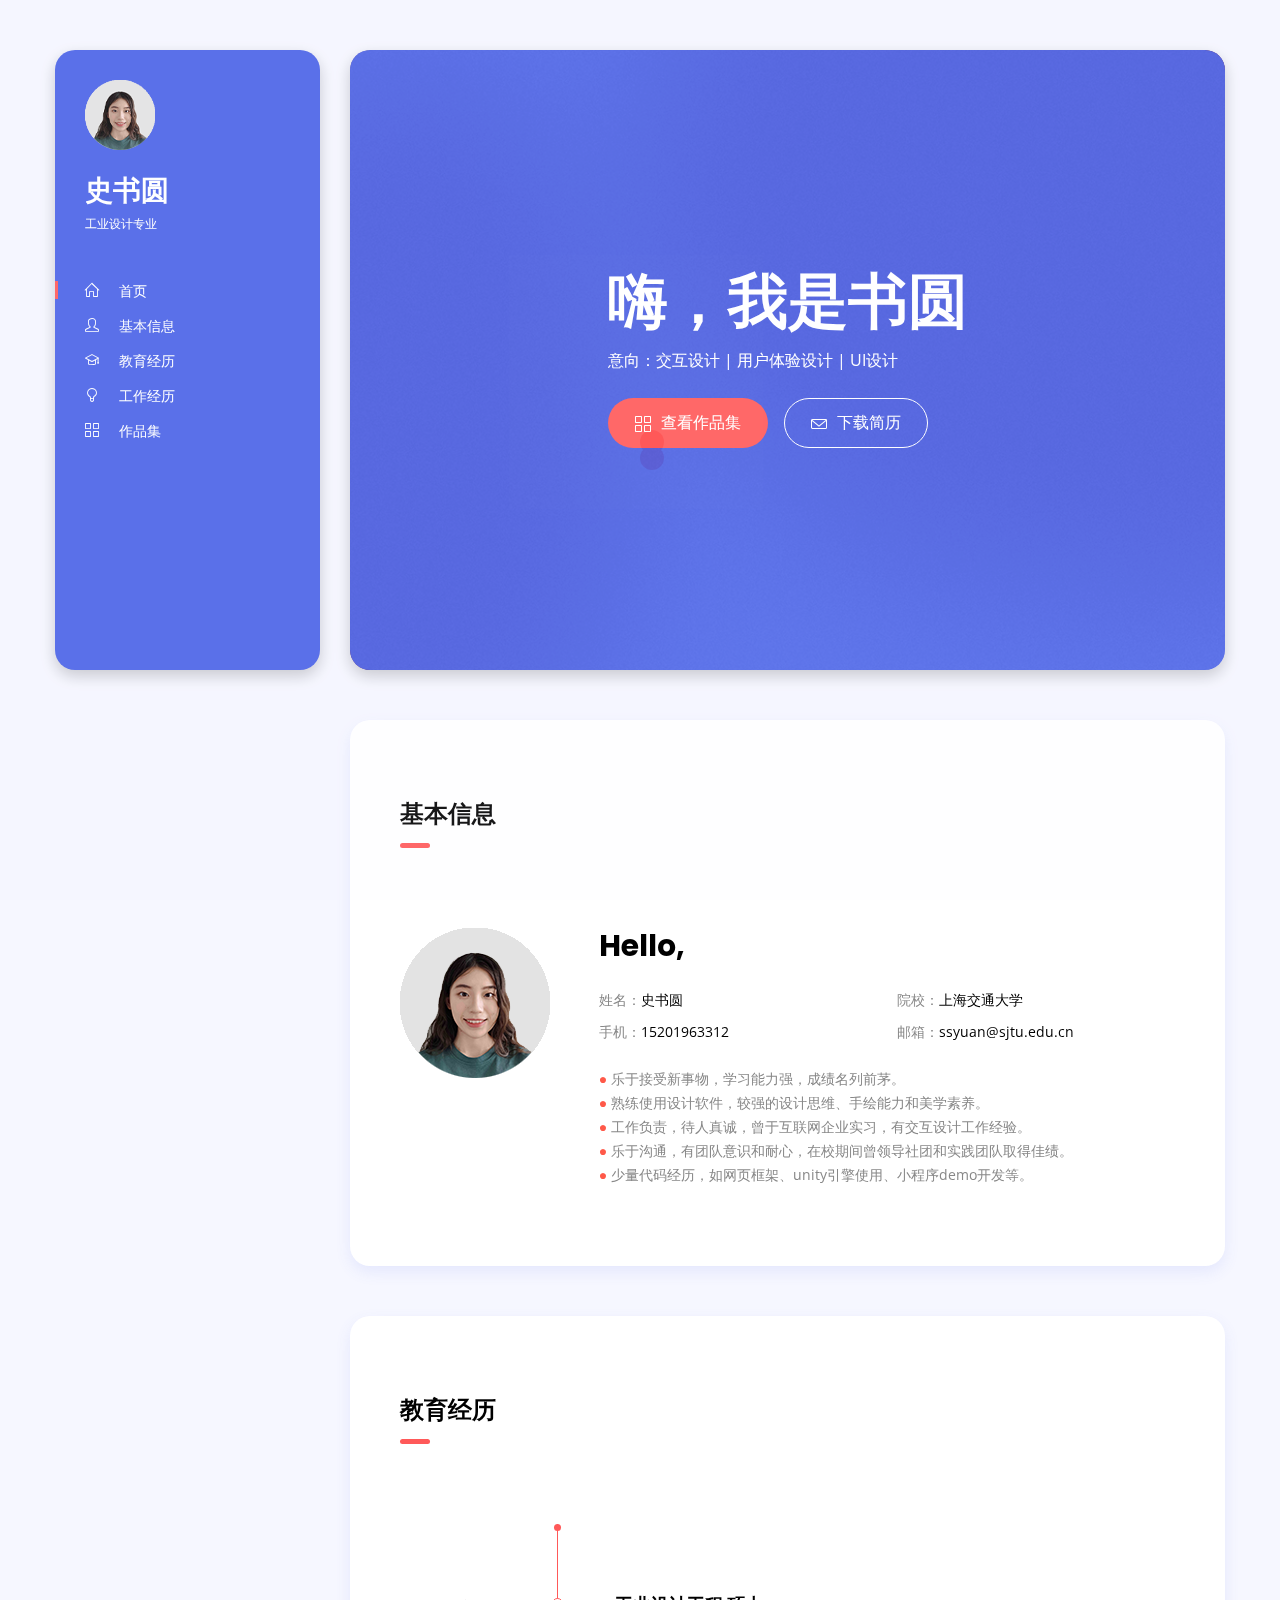
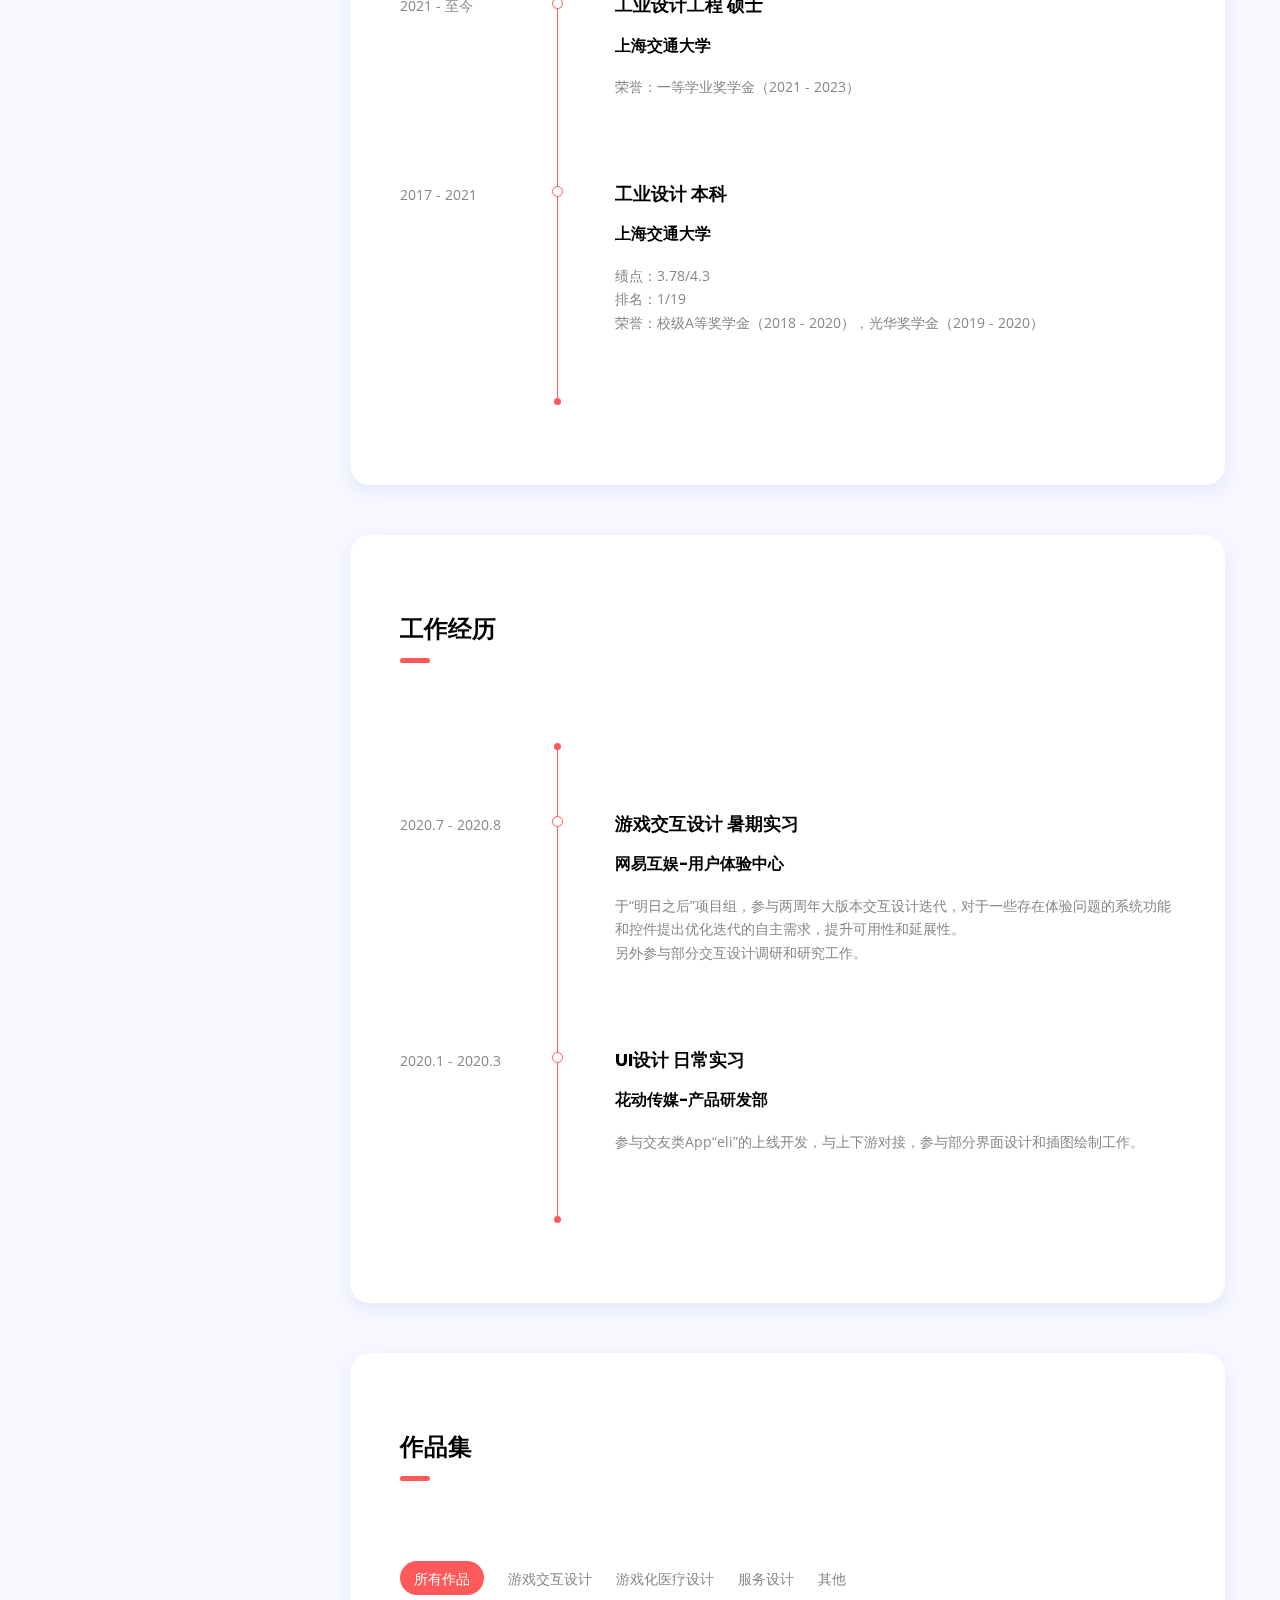
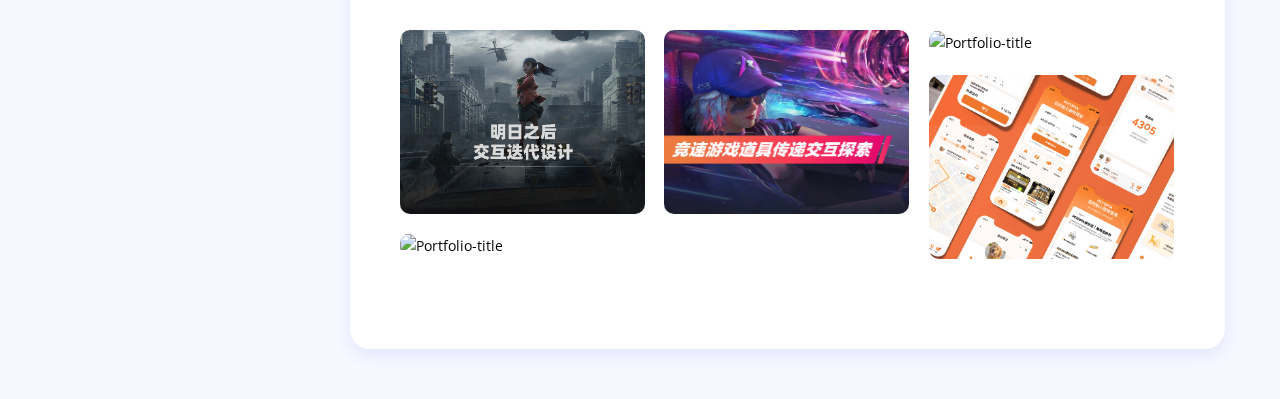
==== index.html @ 23da8afb "Add files via upload" ====
<!DOCTYPE html><html lang="en-US"><head><meta http-equiv="Content-Type" content="text/html; charset=UTF-8"><title>Shi Shuyuan - Personal Portfolio</title><meta name="description" content="Shi Shuyuan - Personal Portfolio"><meta name="viewport" content="width=device-width, initial-scale=1, maximum-scale=1"><link rel="shortcut icon" type="image/x-icon" ><!-- STYLESHEETS --><link rel="stylesheet" href="css/bootstrap.min.css" type="text/css" media="all"><link rel="stylesheet" href="css/all.min.css" type="text/css" media="all"><link rel="stylesheet" href="css/simple-line-icons.css" type="text/css" media="all"><link rel="stylesheet" href="css/slick.css" type="text/css" media="all"><link rel="stylesheet" href="css/jquery.mCustomScrollbar.min.css" type="text/css" media="all"><link rel="stylesheet" href="css/style.css" type="text/css" media="all"><!--[if lt IE 9]><script src="https://oss.maxcdn.com/html5shiv/3.7.2/html5shiv.min.js"></script><script src="https://oss.maxcdn.com/respond/1.4.2/respond.min.js"></script><![endif]--></head>
    <body><!-- preloader --><div id="preloader"><div class="outer"><div class="spinner"><div class="dot1"></div><div class="dot2"></div></div></div></div>
        
        <!-- site wrapper --><div class="site-wrapper"><!-- mobile header --><div class="mobile-header py-2 px-3 mt-4"><button class="menu-icon mr-2"><span></span><span></span><span></span></button><a href="index.html" class="site-title ml-2 dot">Shi Shuyuan</a></div><!-- header --><header class="left float-left shadow-dark" id="header"><button type="button" class="close" aria-label="Close"><span aria-hidden="true">&times;</span></button><div class="header-inner d-flex align-items-start flex-column"><a href="index.html"><img src="images/logo.png" alt="Bako Doe" /></a><a href="index.html" class="site-title mt-3">史书圆</a><span class="site-slogan">工业设计专业</span><!-- navigation menu --><nav><ul class="vertical-menu scrollspy"><li><a href="#home" class="active"><i class="icon-home"></i>首页</a></li><li><a href="#about"><i class="icon-user"></i>基本信息</a></li><li><a href="#education"><i class="icon-graduation"></i>教育经历</a></li><li><a href="#work"><i class="icon-bulb"></i>工作经历</a></li><li><a href="#works"><i class="icon-grid"></i>作品集</a></li></ul></nav><!-- footer --><div class="footer mt-auto"><span class="copyright"></span></div></div></header><!-- main content area --><main class="content float-right"><!-- section hero --><section class="hero background parallax shadow-dark d-flex align-items-center" id="home" data-image-src="images/hero.png"><div class="cta mx-auto mt-2"><h1 class="mt-0 mb-4">嗨，我是书圆</h1><p class="mb-4">意向：交互设计 | 用户体验设计 | UI设计</p><a href="#works" class="btn btn-default btn-lg mr-3"><i class="icon-grid"></i>查看作品集</a><div class="spacer d-md-none d-lg-none d-sm-none" data-height="10"></div><a href="#" class="btn btn-border-light btn-lg"><i class="icon-envelope"></i>下载简历</a></div><div class="overlay"></div></section><!-- section about --><section id="about" class="shadow-blue white-bg padding"><h3 class="section-title">基本信息</h3><div class="spacer" data-height="80"></div><div class="row"><div class="col-md-3"><img src="images/about.png" alt="about" /></div><div class="col-md-9"><h2 class="mt-4 mt-md-0 mb-4">Hello,</h2><div class="row my-4"><div class="col-md-6"><p class="mb-2">姓名：<span class="text-dark">史书圆</span></p><p class="mb-0">手机：<span class="text-dark">15201963312</span></p></div><div class="col-md-6 mt-2 mt-md-0 mt-sm-2"><p class="mb-2">院校：<span class="text-dark">上海交通大学</span></p><p class="mb-0">邮箱：<span class="text-dark">ssyuan@sjtu.edu.cn</span></p></div></div><div class="mt-4"><p class="mb-0"><span style="color:#FF5949">● </span>乐于接受新事物，学习能力强，成绩名列前茅。</p><p class="mb-0"><span style="color:#FF5949">● </span>熟练使用设计软件，较强的设计思维、手绘能力和美学素养。</p><p class="mb-0"><span style="color:#FF5949">● </span>工作负责，待人真诚，曾于互联网企业实习，有交互设计工作经验。</p><p class="mb-0"><span style="color:#FF5949">● </span>乐于沟通，有团队意识和耐心，在校期间曾领导社团和实践团队取得佳绩。</p><p class="mb-0"><span style="color:#FF5949">● </span>少量代码经历，如网页框架、unity引擎使用、小程序demo开发等。</p></div></div></div></section>
        
    <!-- section education --><section id="education" class="shadow-blue white-bg padding"><h3 class="section-title">教育经历</h3><div class="spacer" data-height="80"></div><!-- timeline --><div class="timeline"><div class="entry"><div class="title"><span>2021 - 至今</span></div><div class="body"><h4 class="mt-0">工业设计工程 硕士</h4><h6 class="mt-0">上海交通大学</h6><p>荣誉：一等学业奖学金（2021 - 2023）</p></div></div><div class="entry"><div class="title"><span>2017 - 2021</span></div><div class="body"><h4 class="mt-0">工业设计 本科</h4><h6 class="mt-0">上海交通大学</h6><p>绩点：3.78/4.3</p><p>排名：1/19</p><p>荣誉：校级A等奖学金（2018 - 2020），光华奖学金（2019 - 2020）</p></div></div><span class="timeline-line"></span></div></section>
        
    <!-- section work --><section id="work" class="shadow-blue white-bg padding"><h3 class="section-title">工作经历</h3><div class="spacer" data-height="80"></div><!-- timeline --><div class="timeline"><div class="entry"><div class="title"><span>2020.7 - 2020.8</span></div><div class="body"><h4 class="mt-0">游戏交互设计 暑期实习 </h4><h6 class="mt-0">网易互娱-用户体验中心</h6><p>于“明日之后”项目组，参与两周年大版本交互设计迭代，对于一些存在体验问题的系统功能和控件提出优化迭代的自主需求，提升可用性和延展性。</p><p>另外参与部分交互设计调研和研究工作。</p></div></div><div class="entry"><div class="title"><span>2020.1 - 2020.3</span></div><div class="body"><h4 class="mt-0">UI设计 日常实习</h4><h6 class="mt-0">花动传媒-产品研发部</h6><p>参与交友类App“eli”的上线开发，与上下游对接，参与部分界面设计和插图绘制工作。</p></div></div><span class="timeline-line"></span></div></section>
        
    <!-- section works --><section id="works" class="shadow-blue white-bg padding"><h3 class="section-title">作品集</h3><div class="spacer" data-height="80"></div>
        <!-- portfolio filter (desktop) --><ul class="portfolio-filter list-inline"><li class="current list-inline-item" data-filter="*">所有作品</li><li class="list-inline-item" data-filter=".game">游戏交互设计</li><li class="list-inline-item" data-filter=".creative">游戏化医疗设计</li><li class="list-inline-item" data-filter=".design">服务设计</li><li class="list-inline-item" data-filter=".video">其他</li></ul>
        <!-- portfolio filter (mobile) --><div class="pf-filter-wrapper mb-4"><select class="portfolio-filter-mobile" ><option value="*" >所有作品</option><option value=".game">游戏交互设计</option><option value=".video">游戏化医疗设计</option><option value=".design">服务设计</option><option value=".branding">其他</option></select></div><!-- portolio wrapper --><div class="row portfolio-wrapper">
        
        <!-- portfolio item --><div class="col-md-4 col-sm-6 grid-item game"><a href="work-mingri.html"><div class="portfolio-item"><div class="details"><h4 class="title">明日之后 | 交互迭代设计</h4><span class="term">游戏交互设计|参与项目方案</span></div><span class="plus-icon">+</span><div class="thumb"><img src="images/portfolio/mingri.png" alt="Portfolio-title" /><div class="mask"></div></div></div></a></div>
        <!-- portfolio item --><div class="col-md-4 col-sm-6 grid-item game"><a href="work-jingsu.html"><div class="portfolio-item"><div class="details"><h4 class="title">竞速游戏 | 局内社交体验交互设计</h4><span class="term">游戏交互设计|个人设计方案</span></div><span class="plus-icon">+</span><div class="thumb"><img src="images/portfolio/jingsu.png" alt="Portfolio-title" /><div class="mask"></div></div></div></a></div>
        <!-- portfolio item --><div class="col-md-4 col-sm-6 grid-item creative"><a href="work-yuyue.html"><div class="portfolio-item"><div class="details"><h4 class="title">渔乐 | 疼痛管理游戏设计</h4><span class="term">游戏化医疗|负责交互，美术设计，参与demo开发</span></div><span class="plus-icon">+</span><div class="thumb"><img src="images/portfolio/yuyue.png" alt="Portfolio-title" /><div class="mask"></div></div></div></a></div>
        
        <!-- portfolio item --><div class="col-md-4 col-sm-6 grid-item design"><a href="work-chongwu.html"><div class="portfolio-item"><div class="details"><h4 class="title">Petopia | 疫情背景下的宠物转运服务设计</h4><span class="term">服务设计|需求调研、服务设计、UI设计</span></div><span class="plus-icon">+</span><div class="thumb"><img src="images/portfolio/petopia.png" alt="Portfolio-title" /><div class="mask"></div></div></div></a></div>
        
        <!-- portfolio item --><div class="col-md-4 col-sm-6 grid-item creative"><a href="work-shiyi.html"><div class="portfolio-item"><div class="details"><h4 class="title">拾忆 | 有温度的认知症初筛应用</h4><span class="term">游戏化医疗|个人设计方案</span></div><span class="plus-icon">+</span><div class="thumb"><img src="images/portfolio/shiyi.jpg" alt="Portfolio-title" /><div class="mask"></div></div></div></a></div>
        
        <!-- 隐藏作品
        <div class="col-md-4 col-sm-6 grid-item design"><a href="work-chongwu.html"><div class="portfolio-item"><div class="details"><h4 class="title">植情人士 | 情绪记录app</h4><span class="term">其他|UI设计，demo开发</span></div><span class="plus-icon">+</span><div class="thumb"><img src="images/portfolio/petopia.png" alt="Portfolio-title" /><div class="mask"></div></div></div></a></div></div> -->
        
        
        <!-- 隐藏加载更多按钮
        more button <div class="load-more text-center mt-4"><a href="javascript:" class="btn btn-default"><i class="fas fa-circle-notch"></i>加载更多</a><ul class="portfolio-pagination list-inline d-none"><li class="list-inline-item">1</li><li class="list-inline-item"><a href="works-2.html">2</a></li></ul></div></section></main></div>  -->
    
    <!-- Go to top button --><a href="javascript:" id="return-to-top"><i class="fa fa-chevron-up"></i></a><!-- SCRIPTS --><script src="js/jquery-1.12.3.min.js"></script><script src="js/jquery.easing.min.js"></script><script src="js/popper.min.js"></script><script src="js/bootstrap.min.js"></script><script src="js/jquery.waypoints.min.js"></script><script src="js/jquery.counterup.min.js"></script><script src="js/jquery.mCustomScrollbar.concat.min.js"></script><script src="js/isotope.pkgd.min.js"></script><script src="js/infinite-scroll.min.js"></script><script src="js/imagesloaded.pkgd.min.js"></script><script src="js/slick.min.js"></script><script src="js/contact.js"></script><script src="js/validator.js"></script><script src="js/custom.js"></script></body></html>
---- css/simple-line-icons.css ----
@font-face {  font-family: 'simple-line-icons';  src: url('../fonts/Simple-Line-Icons.eot?v=2.4.0');  src: url('../fonts/Simple-Line-Icons.eot?v=2.4.0#iefix') format('embedded-opentype'), url('../fonts/Simple-Line-Icons.woff2?v=2.4.0') format('woff2'), url('../fonts/Simple-Line-Icons.ttf?v=2.4.0') format('truetype'), url('../fonts/Simple-Line-Icons.woff?v=2.4.0') format('woff'), url('../fonts/Simple-Line-Icons.svg?v=2.4.0#simple-line-icons') format('svg');  font-weight: normal;  font-style: normal;}/* Use the following CSS code if you want to have a class per icon. Instead of a list of all class selectors, you can use the generic [class*="icon-"] selector, but it's slower:*/.icon-user,.icon-people,.icon-user-female,.icon-user-follow,.icon-user-following,.icon-user-unfollow,.icon-login,.icon-logout,.icon-emotsmile,.icon-phone,.icon-call-end,.icon-call-in,.icon-call-out,.icon-map,.icon-location-pin,.icon-direction,.icon-directions,.icon-compass,.icon-layers,.icon-menu,.icon-list,.icon-options-vertical,.icon-options,.icon-arrow-down,.icon-arrow-left,.icon-arrow-right,.icon-arrow-up,.icon-arrow-up-circle,.icon-arrow-left-circle,.icon-arrow-right-circle,.icon-arrow-down-circle,.icon-check,.icon-clock,.icon-plus,.icon-minus,.icon-close,.icon-event,.icon-exclamation,.icon-organization,.icon-trophy,.icon-screen-smartphone,.icon-screen-desktop,.icon-plane,.icon-notebook,.icon-mustache,.icon-mouse,.icon-magnet,.icon-energy,.icon-disc,.icon-cursor,.icon-cursor-move,.icon-crop,.icon-chemistry,.icon-speedometer,.icon-shield,.icon-screen-tablet,.icon-magic-wand,.icon-hourglass,.icon-graduation,.icon-ghost,.icon-game-controller,.icon-fire,.icon-eyeglass,.icon-envelope-open,.icon-envelope-letter,.icon-bell,.icon-badge,.icon-anchor,.icon-wallet,.icon-vector,.icon-speech,.icon-puzzle,.icon-printer,.icon-present,.icon-playlist,.icon-pin,.icon-picture,.icon-handbag,.icon-globe-alt,.icon-globe,.icon-folder-alt,.icon-folder,.icon-film,.icon-feed,.icon-drop,.icon-drawer,.icon-docs,.icon-doc,.icon-diamond,.icon-cup,.icon-calculator,.icon-bubbles,.icon-briefcase,.icon-book-open,.icon-basket-loaded,.icon-basket,.icon-bag,.icon-action-undo,.icon-action-redo,.icon-wrench,.icon-umbrella,.icon-trash,.icon-tag,.icon-support,.icon-frame,.icon-size-fullscreen,.icon-size-actual,.icon-shuffle,.icon-share-alt,.icon-share,.icon-rocket,.icon-question,.icon-pie-chart,.icon-pencil,.icon-note,.icon-loop,.icon-home,.icon-grid,.icon-graph,.icon-microphone,.icon-music-tone-alt,.icon-music-tone,.icon-earphones-alt,.icon-earphones,.icon-equalizer,.icon-like,.icon-dislike,.icon-control-start,.icon-control-rewind,.icon-control-play,.icon-control-pause,.icon-control-forward,.icon-control-end,.icon-volume-1,.icon-volume-2,.icon-volume-off,.icon-calendar,.icon-bulb,.icon-chart,.icon-ban,.icon-bubble,.icon-camrecorder,.icon-camera,.icon-cloud-download,.icon-cloud-upload,.icon-envelope,.icon-eye,.icon-flag,.icon-heart,.icon-info,.icon-key,.icon-link,.icon-lock,.icon-lock-open,.icon-magnifier,.icon-magnifier-add,.icon-magnifier-remove,.icon-paper-clip,.icon-paper-plane,.icon-power,.icon-refresh,.icon-reload,.icon-settings,.icon-star,.icon-symbol-female,.icon-symbol-male,.icon-target,.icon-credit-card,.icon-paypal,.icon-social-tumblr,.icon-social-twitter,.icon-social-facebook,.icon-social-instagram,.icon-social-linkedin,.icon-social-pinterest,.icon-social-github,.icon-social-google,.icon-social-reddit,.icon-social-skype,.icon-social-dribbble,.icon-social-behance,.icon-social-foursqare,.icon-social-soundcloud,.icon-social-spotify,.icon-social-stumbleupon,.icon-social-youtube,.icon-social-dropbox,.icon-social-vkontakte,.icon-social-steam {  font-family: 'simple-line-icons';  speak: none;  font-style: normal;  font-weight: normal;  font-variant: normal;  text-transform: none;  line-height: 1;  /* Better Font Rendering =========== */  -webkit-font-smoothing: antialiased;  -moz-osx-font-smoothing: grayscale;}.icon-user:before {  content: "\e005";}.icon-people:before {  content: "\e001";}.icon-user-female:before {  content: "\e000";}.icon-user-follow:before {  content: "\e002";}.icon-user-following:before {  content: "\e003";}.icon-user-unfollow:before {  content: "\e004";}.icon-login:before {  content: "\e066";}.icon-logout:before {  content: "\e065";}.icon-emotsmile:before {  content: "\e021";}.icon-phone:before {  content: "\e600";}.icon-call-end:before {  content: "\e048";}.icon-call-in:before {  content: "\e047";}.icon-call-out:before {  content: "\e046";}.icon-map:before {  content: "\e033";}.icon-location-pin:before {  content: "\e096";}.icon-direction:before {  content: "\e042";}.icon-directions:before {  content: "\e041";}.icon-compass:before {  content: "\e045";}.icon-layers:before {  content: "\e034";}.icon-menu:before {  content: "\e601";}.icon-list:before {  content: "\e067";}.icon-options-vertical:before {  content: "\e602";}.icon-options:before {  content: "\e603";}.icon-arrow-down:before {  content: "\e604";}.icon-arrow-left:before {  content: "\e605";}.icon-arrow-right:before {  content: "\e606";}.icon-arrow-up:before {  content: "\e607";}.icon-arrow-up-circle:before {  content: "\e078";}.icon-arrow-left-circle:before {  content: "\e07a";}.icon-arrow-right-circle:before {  content: "\e079";}.icon-arrow-down-circle:before {  content: "\e07b";}.icon-check:before {  content: "\e080";}.icon-clock:before {  content: "\e081";}.icon-plus:before {  content: "\e095";}.icon-minus:before {  content: "\e615";}.icon-close:before {  content: "\e082";}.icon-event:before {  content: "\e619";}.icon-exclamation:before {  content: "\e617";}.icon-organization:before {  content: "\e616";}.icon-trophy:before {  content: "\e006";}.icon-screen-smartphone:before {  content: "\e010";}.icon-screen-desktop:before {  content: "\e011";}.icon-plane:before {  content: "\e012";}.icon-notebook:before {  content: "\e013";}.icon-mustache:before {  content: "\e014";}.icon-mouse:before {  content: "\e015";}.icon-magnet:before {  content: "\e016";}.icon-energy:before {  content: "\e020";}.icon-disc:before {  content: "\e022";}.icon-cursor:before {  content: "\e06e";}.icon-cursor-move:before {  content: "\e023";}.icon-crop:before {  content: "\e024";}.icon-chemistry:before {  content: "\e026";}.icon-speedometer:before {  content: "\e007";}.icon-shield:before {  content: "\e00e";}.icon-screen-tablet:before {  content: "\e00f";}.icon-magic-wand:before {  content: "\e017";}.icon-hourglass:before {  content: "\e018";}.icon-graduation:before {  content: "\e019";}.icon-ghost:before {  content: "\e01a";}.icon-game-controller:before {  content: "\e01b";}.icon-fire:before {  content: "\e01c";}.icon-eyeglass:before {  content: "\e01d";}.icon-envelope-open:before {  content: "\e01e";}.icon-envelope-letter:before {  content: "\e01f";}.icon-bell:before {  content: "\e027";}.icon-badge:before {  content: "\e028";}.icon-anchor:before {  content: "\e029";}.icon-wallet:before {  content: "\e02a";}.icon-vector:before {  content: "\e02b";}.icon-speech:before {  content: "\e02c";}.icon-puzzle:before {  content: "\e02d";}.icon-printer:before {  content: "\e02e";}.icon-present:before {  content: "\e02f";}.icon-playlist:before {  content: "\e030";}.icon-pin:before {  content: "\e031";}.icon-picture:before {  content: "\e032";}.icon-handbag:before {  content: "\e035";}.icon-globe-alt:before {  content: "\e036";}.icon-globe:before {  content: "\e037";}.icon-folder-alt:before {  content: "\e039";}.icon-folder:before {  content: "\e089";}.icon-film:before {  content: "\e03a";}.icon-feed:before {  content: "\e03b";}.icon-drop:before {  content: "\e03e";}.icon-drawer:before {  content: "\e03f";}.icon-docs:before {  content: "\e040";}.icon-doc:before {  content: "\e085";}.icon-diamond:before {  content: "\e043";}.icon-cup:before {  content: "\e044";}.icon-calculator:before {  content: "\e049";}.icon-bubbles:before {  content: "\e04a";}.icon-briefcase:before {  content: "\e04b";}.icon-book-open:before {  content: "\e04c";}.icon-basket-loaded:before {  content: "\e04d";}.icon-basket:before {  content: "\e04e";}.icon-bag:before {  content: "\e04f";}.icon-action-undo:before {  content: "\e050";}.icon-action-redo:before {  content: "\e051";}.icon-wrench:before {  content: "\e052";}.icon-umbrella:before {  content: "\e053";}.icon-trash:before {  content: "\e054";}.icon-tag:before {  content: "\e055";}.icon-support:before {  content: "\e056";}.icon-frame:before {  content: "\e038";}.icon-size-fullscreen:before {  content: "\e057";}.icon-size-actual:before {  content: "\e058";}.icon-shuffle:before {  content: "\e059";}.icon-share-alt:before {  content: "\e05a";}.icon-share:before {  content: "\e05b";}.icon-rocket:before {  content: "\e05c";}.icon-question:before {  content: "\e05d";}.icon-pie-chart:before {  content: "\e05e";}.icon-pencil:before {  content: "\e05f";}.icon-note:before {  content: "\e060";}.icon-loop:before {  content: "\e064";}.icon-home:before {  content: "\e069";}.icon-grid:before {  content: "\e06a";}.icon-graph:before {  content: "\e06b";}.icon-microphone:before {  content: "\e063";}.icon-music-tone-alt:before {  content: "\e061";}.icon-music-tone:before {  content: "\e062";}.icon-earphones-alt:before {  content: "\e03c";}.icon-earphones:before {  content: "\e03d";}.icon-equalizer:before {  content: "\e06c";}.icon-like:before {  content: "\e068";}.icon-dislike:before {  content: "\e06d";}.icon-control-start:before {  content: "\e06f";}.icon-control-rewind:before {  content: "\e070";}.icon-control-play:before {  content: "\e071";}.icon-control-pause:before {  content: "\e072";}.icon-control-forward:before {  content: "\e073";}.icon-control-end:before {  content: "\e074";}.icon-volume-1:before {  content: "\e09f";}.icon-volume-2:before {  content: "\e0a0";}.icon-volume-off:before {  content: "\e0a1";}.icon-calendar:before {  content: "\e075";}.icon-bulb:before {  content: "\e076";}.icon-chart:before {  content: "\e077";}.icon-ban:before {  content: "\e07c";}.icon-bubble:before {  content: "\e07d";}.icon-camrecorder:before {  content: "\e07e";}.icon-camera:before {  content: "\e07f";}.icon-cloud-download:before {  content: "\e083";}.icon-cloud-upload:before {  content: "\e084";}.icon-envelope:before {  content: "\e086";}.icon-eye:before {  content: "\e087";}.icon-flag:before {  content: "\e088";}.icon-heart:before {  content: "\e08a";}.icon-info:before {  content: "\e08b";}.icon-key:before {  content: "\e08c";}.icon-link:before {  content: "\e08d";}.icon-lock:before {  content: "\e08e";}.icon-lock-open:before {  content: "\e08f";}.icon-magnifier:before {  content: "\e090";}.icon-magnifier-add:before {  content: "\e091";}.icon-magnifier-remove:before {  content: "\e092";}.icon-paper-clip:before {  content: "\e093";}.icon-paper-plane:before {  content: "\e094";}.icon-power:before {  content: "\e097";}.icon-refresh:before {  content: "\e098";}.icon-reload:before {  content: "\e099";}.icon-settings:before {  content: "\e09a";}.icon-star:before {  content: "\e09b";}.icon-symbol-female:before {  content: "\e09c";}.icon-symbol-male:before {  content: "\e09d";}.icon-target:before {  content: "\e09e";}.icon-credit-card:before {  content: "\e025";}.icon-paypal:before {  content: "\e608";}.icon-social-tumblr:before {  content: "\e00a";}.icon-social-twitter:before {  content: "\e009";}.icon-social-facebook:before {  content: "\e00b";}.icon-social-instagram:before {  content: "\e609";}.icon-social-linkedin:before {  content: "\e60a";}.icon-social-pinterest:before {  content: "\e60b";}.icon-social-github:before {  content: "\e60c";}.icon-social-google:before {  content: "\e60d";}.icon-social-reddit:before {  content: "\e60e";}.icon-social-skype:before {  content: "\e60f";}.icon-social-dribbble:before {  content: "\e00d";}.icon-social-behance:before {  content: "\e610";}.icon-social-foursqare:before {  content: "\e611";}.icon-social-soundcloud:before {  content: "\e612";}.icon-social-spotify:before {  content: "\e613";}.icon-social-stumbleupon:before {  content: "\e614";}.icon-social-youtube:before {  content: "\e008";}.icon-social-dropbox:before {  content: "\e00c";}.icon-social-vkontakte:before {  content: "\e618";}.icon-social-steam:before {  content: "\e620";}
---- css/style.css ----
/*Template Name: BakoVersion: 1.0更多模板请访问：http://www.bootstrapmb.com/[TABLE OF CONTENTS]01. Base02. Typography03. Header04. Skills05. Portfolio06. Clients07. Blog08. Helper09. Buttons10. Preloader11. Bootstrap Elements12. Theme Elements13. Slick Settings14. Responsive Settings*/@import url("https://fonts.googleapis.com/css?family=Poppins:300,300i,400,400i,500,500i,600,600i,700,700i,800,800i,900,900i");@import url("https://fonts.googleapis.com/css?family=Open+Sans:400,400i,600,600i,700,700i&display=swap&subset=cyrillic-ext");/*=================================================================*//*                      BASE                              /*=================================================================*/body {  color: #888;  background-color: #F6F7FF;  font-family: "Open Sans", sans-serif;  font-size: 14px;  line-height: 1.7;  overflow-x: hidden;}img {  max-width: 100%;  height: auto;}.text-center {  text-align: center;}.text-left {  text-align: left;}.text-right {  text-align: right;}.text-dark {  color: #000 !important;}.relative {  position: relative;}.color-white {  color: #FFF;}.color-white h1, .color-white h2, .color-white h3, .color-white h4, .color-white h5, .color-white h6 {  color: #FFF;}.background-blue {  background: #4A63E7;}/*=================================================================*//*                      TYPOGRAPHY                              /*=================================================================*/h1, h2, h3, h4, h5, h6 {  color: #000;  font-family: "Poppins", sans-serif;  font-weight: 700;  margin: 20px 0;}h1 {  font-size: 36px;}h2 {  font-size: 30px;}h3 {  font-size: 24px;}h4 {  font-size: 18px;}a {  color: #000;  outline: 0;  -webkit-transition: all 0.3s ease-in-out;  -moz-transition: all 0.3s ease-in-out;  transition: all 0.3s ease-in-out;}a:hover {  color: #FF5959;  text-decoration: none;}a:focus {  outline: 0;}blockquote {  padding: 20px 20px;  margin: 0 0 20px;  font-size: 16px;  background: #F7F7F7;  border-radius: 10px;}blockquote p {  line-height: 1.6;}/* === Pre === */pre {  display: block;  padding: 9.5px;  margin: 0 0 10px;  font-size: 13px;  line-height: 1.42857143;  color: #333;  word-break: break-all;  word-wrap: break-word;  background-color: #f5f5f5;  border: 1px solid #ccc;  border-radius: 0;}::selection {  color: #FFF;  background: #FF5959;}::-moz-selection {  color: #FFF;  background: #FF5959;}.z-1 {  z-index: 1;}.row {  margin-right: -10px;  margin-left: -10px;}.col, .col-1, .col-10, .col-11, .col-12, .col-2, .col-3, .col-4, .col-5, .col-6, .col-7, .col-8, .col-9, .col-auto, .col-lg, .col-lg-1, .col-lg-10, .col-lg-11, .col-lg-12, .col-lg-2, .col-lg-3, .col-lg-4, .col-lg-5, .col-lg-6, .col-lg-7, .col-lg-8, .col-lg-9, .col-lg-auto, .col-md, .col-md-1, .col-md-10, .col-md-11, .col-md-12, .col-md-2, .col-md-3, .col-md-4, .col-md-5, .col-md-6, .col-md-7, .col-md-8, .col-md-9, .col-md-auto, .col-sm, .col-sm-1, .col-sm-10, .col-sm-11, .col-sm-12, .col-sm-2, .col-sm-3, .col-sm-4, .col-sm-5, .col-sm-6, .col-sm-7, .col-sm-8, .col-sm-9, .col-sm-auto, .col-xl, .col-xl-1, .col-xl-10, .col-xl-11, .col-xl-12, .col-xl-2, .col-xl-3, .col-xl-4, .col-xl-5, .col-xl-6, .col-xl-7, .col-xl-8, .col-xl-9, .col-xl-auto {  padding-right: 10px;  padding-left: 10px;}/*=================================================================*//*                      HEADER                              /*=================================================================*/header.left {  color: #FFF;  background: #4A63E7;  border-radius: 20px;  min-height: 620px;  max-height: 620px;  top: 50px;  overflow: hidden;  position: fixed;  width: 265px;  -webkit-transform: translateX(0);  -moz-transform: translateX(0);  -ms-transform: translateX(0);  -o-transform: translateX(0);  transform: translateX(0);  -webkit-transition: all 0.3s ease-in-out;  -moz-transition: all 0.3s ease-in-out;  transition: all 0.3s ease-in-out;}header.left nav {  margin-top: 40px;}header.left .header-inner {  width: 100%;  top: 0;  bottom: 0;  left: 0;  right: 0;  padding: 30px;  position: absolute;}header.left .mCustomScrollBox {  width: 100%;  overflow: visible;}header.left .mCSB_inside >.mCSB_container {  margin-right: 0;  min-height: 99.91%;  overflow: visible;  -ms-flex-align: start !important;  align-items: flex-start !important;  -ms-flex-direction: column !important;  flex-direction: column !important;  display: -ms-flexbox !important;  display: flex !important;}header.left .mCSB_scrollTools {  top: 20px;  right: -10px;  bottom: 20px;}header.left button.close {  display: none;  outline: none;  padding: 0;  background-color: #FFF;  border: 0;  -webkit-appearance: none;  opacity: 1;  color: #FF5959;  font-weight: 400;  font-size: 16px;  border-radius: 50%;  width: 20px;  height: 20px;  line-height: 22px;  margin-top: 16px;  margin-right: 18px;  position: relative;  z-index: 1;}header a {  color: #FFF;}header a:hover {  color: #FFF;  text-decoration: none;}header .site-title {  display: block;  font-size: 28px;  font-weight: 700;}header .site-title.dot:after {  content: "";  background-color: #FF5959;  border-radius: 50%;  display: inline-block;  margin-left: 5px;  height: 8px;  width: 8px;}header .site-slogan {  font-size: 12px;  text-transform: uppercase;}header .vertical-menu {  font-size: 14px;  font-family: "Poppins", sans-serif;  list-style: none;  padding: 0;  margin: 0;}header .vertical-menu i {  margin-right: 20px;}header .vertical-menu li {  line-height: 2.5;  position: relative;}header .vertical-menu li a {  margin-left: 0;  padding: 0;  -webkit-transition: all 0.3s ease-in-out;  -moz-transition: all 0.3s ease-in-out;  transition: all 0.3s ease-in-out;}header .vertical-menu li a:hover {  margin-left: 5px;}header .vertical-menu li a.active:before {  content: "";  background: #FF5959;  display: block;  height: 18px;  left: -30px;  top: 7px;  position: absolute;  width: 3px;}header .copyright {  font-size: 12px;  opacity: 0.7;}.mobile-header {  background: #4A63E7;  border-radius: 20px;  display: none;  -webkit-transform: translateX(0);  -moz-transform: translateX(0);  -ms-transform: translateX(0);  -o-transform: translateX(0);  transform: translateX(0);  -webkit-transition: all 0.3s ease-in-out;  -moz-transition: all 0.3s ease-in-out;  transition: all 0.3s ease-in-out;}.mobile-header.push {  -webkit-transform: translateX(295px);  -moz-transform: translateX(295px);  -ms-transform: translateX(295px);  -o-transform: translateX(295px);  transform: translateX(295px);}.mobile-header .logo img {  max-height: 40px;  max-width: 40px;}.mobile-header .site-title {  vertical-align: middle;  font-size: 24px;  font-weight: 700;}.mobile-header .site-title.dot:after {  content: "";  background-color: #FF5959;  border-radius: 50%;  display: inline-block;  margin-left: 5px;  height: 6px;  width: 6px;}.mobile-header button.menu-icon {  cursor: pointer;  background: transparent;  border: 0;  outline: none;  vertical-align: middle;  padding: 0;}.mobile-header button.menu-icon span {  background: #FFF;  border-radius: 10px;  display: block;  height: 4px;  width: 25px;}.mobile-header button.menu-icon span:nth-child(2) {  margin-top: 4px;  margin-bottom: 4px;}.mobile-header a {  color: #FFF;}.mobile-header a:hover {  text-decoration: none;}.site-wrapper {  width: 1170px;  margin-left: auto;  margin-right: auto;}main.content {  margin-top: 50px;  margin-bottom: 50px;  width: 875px;  -webkit-transform: translateX(0);  -moz-transform: translateX(0);  -ms-transform: translateX(0);  -o-transform: translateX(0);  transform: translateX(0);  -webkit-transition: all 0.3s ease-in-out;  -moz-transition: all 0.3s ease-in-out;  transition: all 0.3s ease-in-out;}main.content.push {  -webkit-transform: translateX(295px);  -moz-transform: translateX(295px);  -ms-transform: translateX(295px);  -o-transform: translateX(295px);  transform: translateX(295px);}.hero {  height: 620px;  margin-top: 0;}.hero .cta {  color: #FFF;  max-width: 600px;  z-index: 1;}.hero .cta h1 {  color: #FFF;  font-size: 60px;  line-height: 0.7;}.hero .cta h1 .dot:after {  content: "";  background-color: #FF5959;  border-radius: 50%;  display: inline-block;  margin-left: 5px;  height: 13px;  width: 13px;}.hero .cta p {  font-size: 16px;  line-height: 1.8;}section {  border-radius: 20px;  position: relative;  overflow: hidden;  margin-top: 50px;}section.white-bg {  background: #FFF;}section.padding {  padding: 80px 50px;}section.padding-50 {  padding: 50px;}section.padding-60 {  padding: 60px 50px;}.section-title {  margin: 0;}.section-title:after {  content: "";  background: #FF5959;  border-radius: 25px;  display: block;  height: 5px;  margin-top: 14px;  width: 30px;}/*=================================================================*//*                      SKILLS                              /*=================================================================*/.skill-item .skill-info span {  font-size: 14px;}.skill-item h4 {  font-size: 14px;  text-transform: uppercase;}.fact-item h2 {  font-size: 36px;  margin: 12px 0 7px;}.fact-item span {  font-size: 14px;}.service-item {  border: solid 1px #EFEFEF;  border-radius: 10px;  padding: 30px 20px;  -webkit-transition: all 0.3s ease-in-out;  -moz-transition: all 0.3s ease-in-out;  transition: all 0.3s ease-in-out;}.service-item h4, .service-item i {  -webkit-transition: all 0.3s ease-in-out;  -moz-transition: all 0.3s ease-in-out;  transition: all 0.3s ease-in-out;}.service-item:hover {  border-color: #FF5959;  background: #FF5959;  color: #FFF;  -webkit-box-shadow: 0px 6px 15px 0px rgba(0, 0, 0, 0.15);  -moz-box-shadow: 0px 6px 15px 0px rgba(0, 0, 0, 0.15);  box-shadow: 0px 6px 15px 0px rgba(0, 0, 0, 0.15);}.service-item:hover h4, .service-item:hover i {  color: #FFF;}.timeline {  position: relative;  padding: 70px 0;}.timeline-line {  position: absolute;  top: 0px;  left: calc(20% + 2px);  bottom: 0px;  width: 1px;  background: #FF5959;}.timeline-line::before, .timeline-line::after {  content: "";  display: block;  border-radius: 100%;  background: #FF5959;  position: absolute;  left: -3px;  height: 7px;  width: 7px;}.timeline-line::before {  top: 0;}.timeline-line::after {  bottom: 0;}.timeline:after {  content: "";  display: table;  clear: both;}.entry {  clear: both;  position: relative;}.entry:last-of-type .body {  margin-bottom: 0;}.entry .title {  float: left;  width: 20%;  position: relative;}.entry .title:before {  content: "";  position: absolute;  width: 8px;  height: 8px;  border: 1px solid #FF5959;  background-color: #fff;  border-radius: 100%;  padding: 4.5px;  top: 15%;  right: -8px;  z-index: 1;}.entry .body {  margin: 0 0 6em;  float: right;  width: 80%;  padding-left: 60px;}.entry .body p {  margin-bottom: 0;}/*=================================================================*//*                      PORTFOLIO                              /*=================================================================*/.portfolio-wrapper [class*=col-] {  margin-top: 10px;  margin-bottom: 10px;}.pf-filter-wrapper {  display: none;}.portfolio-item {  position: relative;  overflow: hidden;  border-radius: 10px;  -webkit-transition: all 0.3s ease-in-out;  -moz-transition: all 0.3s ease-in-out;  transition: all 0.3s ease-in-out;}.portfolio-item .thumb {  overflow: hidden;}.portfolio-item .thumb img {  -webkit-transform: scale(1);  -moz-transform: scale(1);  -ms-transform: scale(1);  -o-transform: scale(1);  transform: scale(1);  -webkit-transition: all 0.3s ease-in-out;  -moz-transition: all 0.3s ease-in-out;  transition: all 0.3s ease-in-out;}.portfolio-item .details {  color: #FFF;  position: absolute;  padding: 0 25px;  top: 25px;  width: 100%;  z-index: 1;}.portfolio-item .details h4 {  color: #FFF;  margin: 0 0 4px;  opacity: 0;  transform: translateY(30px);  transition: all cubic-bezier(0.075, 0.82, 0.165, 1) 1s;}.portfolio-item .details span {  font-size: 12px;  opacity: 0;  display: block;  transform: translateY(40px);  transition: all cubic-bezier(0.075, 0.82, 0.165, 1) 1s;}.portfolio-item .plus-icon {  color: #FF5959;  background: #FFF;  border-radius: 100%;  position: absolute;  font-size: 16px;  left: 25px;  bottom: 25px;  opacity: 0;  line-height: 32px;  text-align: center;  height: 30px;  width: 30px;  z-index: 1;  -webkit-transition: all 0.3s ease-in-out;  -moz-transition: all 0.3s ease-in-out;  transition: all 0.3s ease-in-out;}.portfolio-item .mask {  background: #FF5959;  position: absolute;  left: 0;  top: 0;  opacity: 0;  height: 100%;  width: 100%;  -webkit-transition: all 0.3s ease-in-out;  -moz-transition: all 0.3s ease-in-out;  transition: all 0.3s ease-in-out;}.portfolio-item:hover {  -webkit-box-shadow: 0px 6px 15px 0px rgba(0, 0, 0, 0.15);  -moz-box-shadow: 0px 6px 15px 0px rgba(0, 0, 0, 0.15);  box-shadow: 0px 6px 15px 0px rgba(0, 0, 0, 0.15);}.portfolio-item:hover .mask {  opacity: 0.9;}.portfolio-item:hover img {  -webkit-transform: scale(1);  -moz-transform: scale(1);  -ms-transform: scale(1);  -o-transform: scale(1);  transform: scale(1.1);}.portfolio-item:hover .details h4, .portfolio-item:hover .details span {  opacity: 1;  transform: translateY(0);}.portfolio-item:hover .plus-icon {  opacity: 1;}.load-more i {  display: none;}.portfolio-info {  color: #888;  font-size: 13px;}.portfolio-info li:not(:last-child) {  margin-right: 1.5rem;}.portfolio-info i {  color: #FF5959;  font-size: 14px;  margin-right: 10px;}.portfolio-filter {  margin-bottom: 25px;}.portfolio-filter li {  color: #888;  cursor: pointer;  font-size: 14px;  font-weight: 400;  position: relative;}.portfolio-filter li:hover {  color: #000;}.portfolio-filter li:hover:after {  height: 7px;}.portfolio-filter li.current {  background: #FF5959;  color: #FFF;  padding: 6px 14px 4px;  border-radius: 30px;}.portfolio-filter li:not(:last-child) {  margin-right: 1.5rem;}.price-item {  border: solid 1px #EFEFEF;  border-radius: 10px;  padding: 30px 0;}.price-item i {  background: #FFF;  font-size: 24px;  color: #FF5959;  display: block;  border-radius: 50%;  border: solid 1px #EFEFEF;  height: 55px;  line-height: 55px;  left: 50%;  top: -27.5px;  position: absolute;  text-align: center;  width: 55px;  -webkit-transform: translateX(-50%);  -moz-transform: translateX(-50%);  -ms-transform: translateX(-50%);  -o-transform: translateX(-50%);  transform: translateX(-50%);}.price-item .price-icon + .plan {  margin-top: 25px;}.price-item .plan {  font-size: 12px;  color: #FFF;  background: #FF5959;  border-radius: 25px;  display: inline-block;  padding: 1px 9px;}.price-item .price {  font-size: 36px;  margin: 25px 0;}.price-item .price em {  font-size: 18px;  font-style: normal;  vertical-align: super;  margin-right: 4px;}.price-item .price span {  color: #888;  font-size: 12px;  font-weight: 400;}.price-item ul {  list-style: none;  padding-left: 0;  margin: -8px 0;}.price-item ul li {  line-height: 30px;}.price-item .btn {  margin-top: 30px;}.price-item.recommended {  color: #FFF;  background: #4A63E7;}.price-item.recommended .price {  color: #FFF;}.price-item.recommended .price span {  color: #FFF;}.testimonial-item {  border: solid 1px #EFEFEF;  border-radius: 10px;  padding: 30px 25px;}.testimonial-item .symbol {  font-weight: bold;  color: #FF5959;  font-size: 12px;  margin-bottom: 20px;  display: block;}.testimonial-item p {  margin-bottom: 0;}.testimonial-item .testimonial-details {  margin-top: 25px;}.testimonial-item .testimonial-details .thumb {  display: inline-block;  border-radius: 100%;  overflow: hidden;  height: 40px;  vertical-align: middle;  width: 40px;}.testimonial-item .testimonial-details .info {  display: inline-block;  margin-left: 20px;  vertical-align: middle;}.testimonial-item .testimonial-details .info h4 {  margin: 0;}.testimonial-item .testimonial-details .info span {  font-size: 11px;  text-transform: uppercase;  letter-spacing: 0.4px;}/*=================================================================*//*                      CLIENTS                              /*=================================================================*/.client-item {  min-height: 60px;  position: relative;}.client-item .inner {  text-align: center;  position: absolute;  left: 0;  top: 50%;  -webkit-transform: translateY(-50%);  -ms-transform: translateY(-50%);  transform: translateY(-50%);  width: 100%;}.client-item img {  display: inline-block;}/*=================================================================*//*                      BLOG                              /*=================================================================*/.blog-item .thumb {  border-radius: 10px;  position: relative;  overflow: hidden;  -webkit-transition: all 0.3s ease-in-out;  -moz-transition: all 0.3s ease-in-out;  transition: all 0.3s ease-in-out;}.blog-item .thumb img {  -webkit-transform: scale(1);  -ms-transform: scale(1);  transform: scale(1);  -webkit-transition: all 0.3s ease-in-out;  -moz-transition: all 0.3s ease-in-out;  transition: all 0.3s ease-in-out;}.blog-item .thumb:hover {  -webkit-box-shadow: 0px 6px 15px 0px rgba(0, 0, 0, 0.15);  -moz-box-shadow: 0px 6px 15px 0px rgba(0, 0, 0, 0.15);  box-shadow: 0px 6px 15px 0px rgba(0, 0, 0, 0.15);}.blog-item .thumb:hover img {  -webkit-transform: scale(1.1);  -ms-transform: scale(1.1);  transform: scale(1.1);}.blog-item .category {  border-radius: 50px;  background: #FF5959;  color: #FFF;  font-size: 12px;  padding: 1px 8px;  position: absolute;  left: 20px;  top: 20px;  z-index: 1;}.blog-item .meta {  color: #ADADAD;  font-size: 12px;}.blog-item .meta li:not(:last-child) {  margin-right: 1rem;}.blog-item .meta li:after {  content: "";  background: #FF5959;  border-radius: 100%;  display: inline-block;  height: 3px;  margin-left: 1rem;  vertical-align: middle;  width: 3px;}.blog-item .meta li:last-child::after {  display: none;}.contact-info i {  font-size: 24px;  color: #FF5959;  float: left;}.contact-info .details {  margin-left: 40px;}.contact-info .details h5 {  font-size: 16px;  margin: 0 0 5px;}/*=================================================================*//*                      HELPER                              /*=================================================================*/.overlay {  border-radius: 20px;  background: #4A63E7;  left: 0;  top: 0;  opacity: 0.9;  height: 100%;  position: absolute;  width: 100%;}.icon-circle {  font-size: 24px;  color: #FFF;  display: inline-block;  background: #FF5959;  border-radius: 50%;  height: 50px;  line-height: 50px;  text-align: center;  width: 50px;}.icon-simple {  color: #FF5959;  font-size: 24px;}#infscr-loading {  position: absolute;  left: 50%;  margin-left: -15px;  bottom: 10px;}#infscr-loading img {  display: none;}.shadow-blue {  -webkit-box-shadow: 0px 6px 15px 0px rgba(74, 99, 231, 0.1);  -moz-box-shadow: 0px 6px 15px 0px rgba(74, 99, 231, 0.1);  box-shadow: 0px 6px 15px 0px rgba(74, 99, 231, 0.1);}.shadow-dark {  -webkit-box-shadow: 0px 6px 15px 0px rgba(0, 0, 0, 0.2);  -moz-box-shadow: 0px 6px 15px 0px rgba(0, 0, 0, 0.2);  box-shadow: 0px 6px 15px 0px rgba(0, 0, 0, 0.2);}.parallax {  background-size: cover;  background-attachment: fixed;}/*=================================================================*//*                     BUTTONS/*=================================================================*/.btn {  border-radius: 100px;  font-family: "Poppins", sans-serif;  font-size: 14px;  font-weight: 400;  overflow: hidden;  padding: 8.5px 20px;  position: relative;  -webkit-transform: translateY(0);  -moz-transform: translateY(0);  -ms-transform: translateY(0);  -o-transform: translateY(0);  transform: translateY(0);  -webkit-transition: all 0.3s ease-in-out;  -moz-transition: all 0.3s ease-in-out;  transition: all 0.3s ease-in-out;}.btn i {  margin-right: 10px;  vertical-align: middle;}.btn:focus {  outline: 0;  box-shadow: none;}.btn-default {  color: #FFF;  background: #FF5959;}.btn-default:hover {  background: #4A63E7;  color: #FFF;  -webkit-transform: translateY(-3px);  -moz-transform: translateY(-3px);  -ms-transform: translateY(-3px);  -o-transform: translateY(-3px);  transform: translateY(-3px);  -webkit-box-shadow: 0px 8px 15px 0px rgba(0, 0, 0, 0.2);  -moz-box-shadow: 0px 8px 15px 0px rgba(0, 0, 0, 0.2);  box-shadow: 0px 8px 15px 0px rgba(0, 0, 0, 0.2);}.btn-alt {  color: #FFF;  background: #4A63E7;}.btn-alt:hover {  color: #FFF;  background: #FF5959;  -webkit-transform: translateY(-3px);  -moz-transform: translateY(-3px);  -ms-transform: translateY(-3px);  -o-transform: translateY(-3px);  transform: translateY(-3px);  -webkit-box-shadow: 0px 8px 15px 0px rgba(0, 0, 0, 0.2);  -moz-box-shadow: 0px 8px 15px 0px rgba(0, 0, 0, 0.2);  box-shadow: 0px 8px 15px 0px rgba(0, 0, 0, 0.2);}.btn-border {  color: #FFF;  background: #4A63E7;}.btn-border:hover {  color: #FFF;  background: #000;}.btn-border-light {  color: #FFF;  border: solid 1px #FFF;  background: transparent;}.btn-border-light:hover {  color: #000;  background: #FFF;  -webkit-transform: translateY(-3px);  -moz-transform: translateY(-3px);  -ms-transform: translateY(-3px);  -o-transform: translateY(-3px);  transform: translateY(-3px);  -webkit-box-shadow: 0px 8px 15px 0px rgba(0, 0, 0, 0.2);  -moz-box-shadow: 0px 8px 15px 0px rgba(0, 0, 0, 0.2);  box-shadow: 0px 8px 15px 0px rgba(0, 0, 0, 0.2);}.btn-full {  text-align: center;  width: 100%;}.btn-group-lg >.btn, .btn-lg {  padding: 12px 26px;  font-size: 16px;}.btn-sm {  padding: 17px 16px;  font-size: 12px;  line-height: 0;}.btn-xs {  padding: 12px 10px;  font-size: 12px;  line-height: 0;}/*=================================================================*//*                     PRELOADER/*=================================================================*/#preloader {  background: #F6F7FF;  height: 100%;  position: fixed;  width: 100%;  z-index: 5;}#preloader .outer {  position: absolute;  top: 50%;  left: 50%;  transform: translate(-50%, -50%);}.spinner {  margin: 100px auto;  width: 40px;  height: 40px;  position: relative;  text-align: center;  -webkit-animation: sk-rotate 2s infinite linear;  animation: sk-rotate 2s infinite linear;}.dot1, .dot2 {  width: 60%;  height: 60%;  display: inline-block;  position: absolute;  top: 0;  background-color: #FF5959;  border-radius: 100%;  -webkit-animation: sk-bounce 2s infinite ease-in-out;  animation: sk-bounce 2s infinite ease-in-out;}.dot2 {  top: auto;  bottom: 0;  -webkit-animation-delay: -1s;  animation-delay: -1s;}@-webkit-keyframes sk-rotate {  100% {    -webkit-transform: rotate(360deg);  }}@keyframes sk-rotate {  100% {    transform: rotate(360deg);    -webkit-transform: rotate(360deg);  }}@-webkit-keyframes sk-bounce {  0%, 100% {    -webkit-transform: scale(0);  }  50% {    -webkit-transform: scale(1);  }}@keyframes sk-bounce {  0%, 100% {    transform: scale(0);    -webkit-transform: scale(0);  }  50% {    transform: scale(1);    -webkit-transform: scale(1);  }}/*=================================================================*//*                     BOOTSTRAP ELEMENTS/*=================================================================*/.breadcrumb {  font-size: 14px;  padding: 0;  margin-bottom: 0;  list-style: none;  background-color: transparent;  border-radius: 0;}.breadcrumb >.active {  color: #9c9c9c;}/* === Form Control === */.form-control {  display: block;  border-radius: 25px;  width: 100%;  height: 40px;  padding: 10px 24px;  font-size: 13px;  font-weight: 400;  line-height: 1.6;  color: #333;  background-color: #FFF;  background-image: none;  border: solid 1px #E3E3E3;  -webkit-box-shadow: none;  box-shadow: none;}.form-control:focus {  border-color: #FF5959;  outline: 0;  -webkit-box-shadow: none;  box-shadow: none;}.form-control::-webkit-input-placeholder {  /* Edge */  color: #999;}.form-control:-ms-input-placeholder {  /* Internet Explorer 10-11 */  color: #999;}.form-control::placeholder {  color: #999;}.form-group {  margin-bottom: 20px;}.input-group-addon {  padding: 0;  font-size: 14px;  font-weight: 400;  line-height: 1;  color: #555;  text-align: center;  background-color: transparent;  border: 0;  border-radius: 0;}/* === Alert === */.alert {  padding: 15px;  margin-bottom: 20px;  border: 1px solid transparent;  border-radius: 15px;}.alert-dismissable .close, .alert-dismissible .close {  position: relative;  top: 0;  right: 0;  color: inherit;}/* === Pagination === */.pagination {  display: inline-block;  padding-left: 0;  margin: 0;  border-radius: 4px;}.pagination >li:first-child >a, .pagination >li:first-child >span {  margin-left: 0;  border-radius: 50%;}.pagination >li:last-child >a, .pagination >li:last-child >span {  border-radius: 50%;}.pagination >.active >a, .pagination >.active >a:focus, .pagination >.active >a:hover, .pagination >.active >span, .pagination >.active >span:focus, .pagination >.active >span:hover {  z-index: 3;  color: #fff;  cursor: default;  background-color: #000;  border-color: transparent;}.pagination >li >a, .pagination >li >span {  position: relative;  float: left;  font-weight: 400;  height: 46px;  line-height: 32px !important;  margin-left: 11px;  line-height: 1.42857143;  color: #1a1a1a;  text-decoration: none;  background-color: #fff;  border: 1px solid #EEE;  border-radius: 50%;  width: 46px;  text-align: center;  -webkit-transition: all 0.3s ease-in-out;  -moz-transition: all 0.3s ease-in-out;  transition: all 0.3s ease-in-out;}.pagination >li >a:focus, .pagination >li >a:hover, .pagination >li >span:focus, .pagination >li >span:hover {  z-index: 2;  color: #FFF;  background-color: #000;  border-color: transparent;}/* === Progress Bar === */.progress {  height: 3px;  margin-bottom: 0;  overflow: hidden;  background-color: #EBEBEB;  border-radius: 0;  -webkit-box-shadow: none;  box-shadow: none;}.progress-bar {  float: left;  width: 0;  height: 100%;  font-size: 12px;  line-height: 3px;  color: #fff;  text-align: center;  background-color: #FF5959;  -webkit-box-shadow: none;  box-shadow: none;  -webkit-transition: width 0.6s ease;  -o-transition: width 0.6s ease;  transition: width 0.6s ease;}/*=================================================================*//*                      THEME ELEMENTS/*=================================================================*/.social-icons li:not(:last-child) {  margin-right: 0.3rem;}.social-icons li a {  color: #FFF;  background: #FF5959;  border-radius: 50%;  display: block;  height: 30px;  line-height: 32px;  text-align: center;  width: 30px;}.social-icons li a:hover {  color: #FF5959;  background: #FFF;}/* === Go to Top === */#return-to-top {  position: fixed;  bottom: 20px;  right: 20px;  background: #000;  background: rgba(0, 0, 0, 0.3);  width: 40px;  height: 40px;  display: block;  text-decoration: none;  -webkit-border-radius: 50%;  -moz-border-radius: 50%;  border-radius: 50%;  display: none;  z-index: 4;  -webkit-transition: all 0.1s ease-in-out;  -moz-transition: all 0.1s ease-in-out;  transition: all 0.1s ease-in-out;}#return-to-top i {  color: #fff;  margin: 0;  position: relative;  left: 14px;  top: 9px;  font-size: 14px;  -webkit-transform: translateY(0px);  -moz-transform: translateY(0px);  -ms-transform: translateY(0px);  transform: translateY(0px);  -webkit-transition: all 0.1s ease-in-out;  -moz-transition: all 0.1s ease-in-out;  transition: all 0.1s ease-in-out;}#return-to-top:hover {  background: #FF5959;}.videoWrapper {  position: relative;  padding-bottom: 56.25%;  /* 16:9 */  padding-top: 0;  height: 0;}.videoWrapper iframe {  position: absolute;  top: 0;  left: 0;  width: 100%;  height: 100%;}.rounded {  border-radius: 20px !important;}.background-white {  background: #FFF;}/*=================================================================*//*                      SLICK SETTINGS/*=================================================================*/.slick-slide {  height: auto;  outline: none;}.slick-next, .slick-prev {  width: 40px;  height: 40px;  line-height: 40px;  text-align: center;  background: #000;  border-radius: 0;  top: calc(50% - 40px);  z-index: 1;  -webkit-transform: translateX(0px);  -moz-transform: translateX(0px);  -ms-transform: translateX(0px);  transform: translateX(0px);}.slick-next:hover, .slick-next:focus, .slick-prev:hover, .slick-prev:focus {  background: #000;}.slick-prev {  left: 0;}.slick-prev:hover {  background: #000;}.slick-next {  right: 0;}.slick-next:hover {  background: #000;}.slick-next:before, .slick-next:after {  left: 20px;}.slick-prev:before, .slick-prev:after {  left: 17px;}.slick-prev:before {  content: "";  background: #FFF;  display: block;  width: 1px;  height: 14px;  top: 8px;  position: absolute;  -ms-transform: rotate(45deg);  /* IE 9 */  -webkit-transform: rotate(45deg);  /* Chrome, Safari, Opera */  transform: rotate(45deg);}.slick-prev:after {  content: "";  background: #FFF;  display: block;  width: 1px;  height: 14px;  position: absolute;  top: 17px;  -ms-transform: rotate(135deg);  /* IE 9 */  -webkit-transform: rotate(135deg);  /* Chrome, Safari, Opera */  transform: rotate(135deg);}.slick-next:before {  content: "";  background: #FFF;  display: block;  width: 1px;  height: 14px;  top: 8px;  position: absolute;  -ms-transform: rotate(-45deg);  /* IE 9 */  -webkit-transform: rotate(-45deg);  /* Chrome, Safari, Opera */  transform: rotate(-45deg);}.slick-next:after {  content: "";  background: #FFF;  display: block;  width: 1px;  height: 14px;  position: absolute;  top: 17px;  -ms-transform: rotate(45deg);  /* IE 9 */  -webkit-transform: rotate(45deg);  /* Chrome, Safari, Opera */  transform: rotate(45deg);}.slick-dotted.slick-slider {  margin-bottom: 0;}.slick-dots {  bottom: 0;  margin-top: 20px;  position: relative;}.slick-dots li {  width: 7px;  height: 7px;  margin: 0 3px;}.slick-dots li.slick-active {  width: 7px;  height: 7px;}.slick-dots li button {  width: 7px;  height: 7px;  padding: 0;}.slick-dots li.slick-active button:before {  background: #FF5959;  opacity: 1;  height: 7px;  width: 7px;}.slick-dots li button:before {  content: "";  background: #E3E3E3;  opacity: 1;  border-radius: 100%;  height: 7px;  width: 7px;}.slick-dots li button:hover:before, .slick-dots li button:focus:before {  opacity: 1;  background: #FF5959;}/*=================================================================*//*                      RESPONSIVE SETTINGS/*=================================================================*/@media (max-width: 1200px) and (min-width: 991px) {  .site-wrapper {    max-width: 970px;  }  main.content {    width: 675px;  }}@media only screen and (max-width: 991px) {  .site-wrapper {    width: 100%;    padding-left: 15px;    padding-right: 15px;  }  header.left {    top: 25px;    float: none !important;    -webkit-transform: translateX(-380px);    -moz-transform: translateX(-380px);    -ms-transform: translateX(-380px);    -o-transform: translateX(-380px);    transform: translateX(-380px);  }  header.left.open {    -webkit-transform: translateX(0);    -moz-transform: translateX(0);    -ms-transform: translateX(0);    -o-transform: translateX(0);    transform: translateX(0);  }  header.left button.close {    display: block;  }  .mobile-header {    display: block;  }  main.content {    margin-top: 20px;    float: none !important;    width: 100%;  }}@media only screen and (max-width: 767px) {  .hero .cta h1 {    font-size: 48px;    line-height: 1.2;  }  .hero .cta h1 .dot {    display: none;  }  .hero .cta p {    font-size: 15px;    margin-bottom: 25px !important;  }  .hero {    height: auto;    margin-top: 0;    padding: 60px 30px;  }  .fact-item {    margin: 20px 0;  }  .blog-item {    margin: 15px 0;  }}@media only screen and (max-width: 515px) {  .pf-filter-wrapper {    display: block;  }  .portfolio-filter {    display: none;  }  .hero .cta h1 {    font-size: 36px;  }}@media only screen and (max-height: 610px) {  header.left {    height: calc(100vh - 50px);    min-height: calc(100vh - 50px);    max-height: calc(100vh - 50px);  }  header.left .footer {    margin-top: 50px !important;  }}/*# sourceMappingURL=style.css.map */
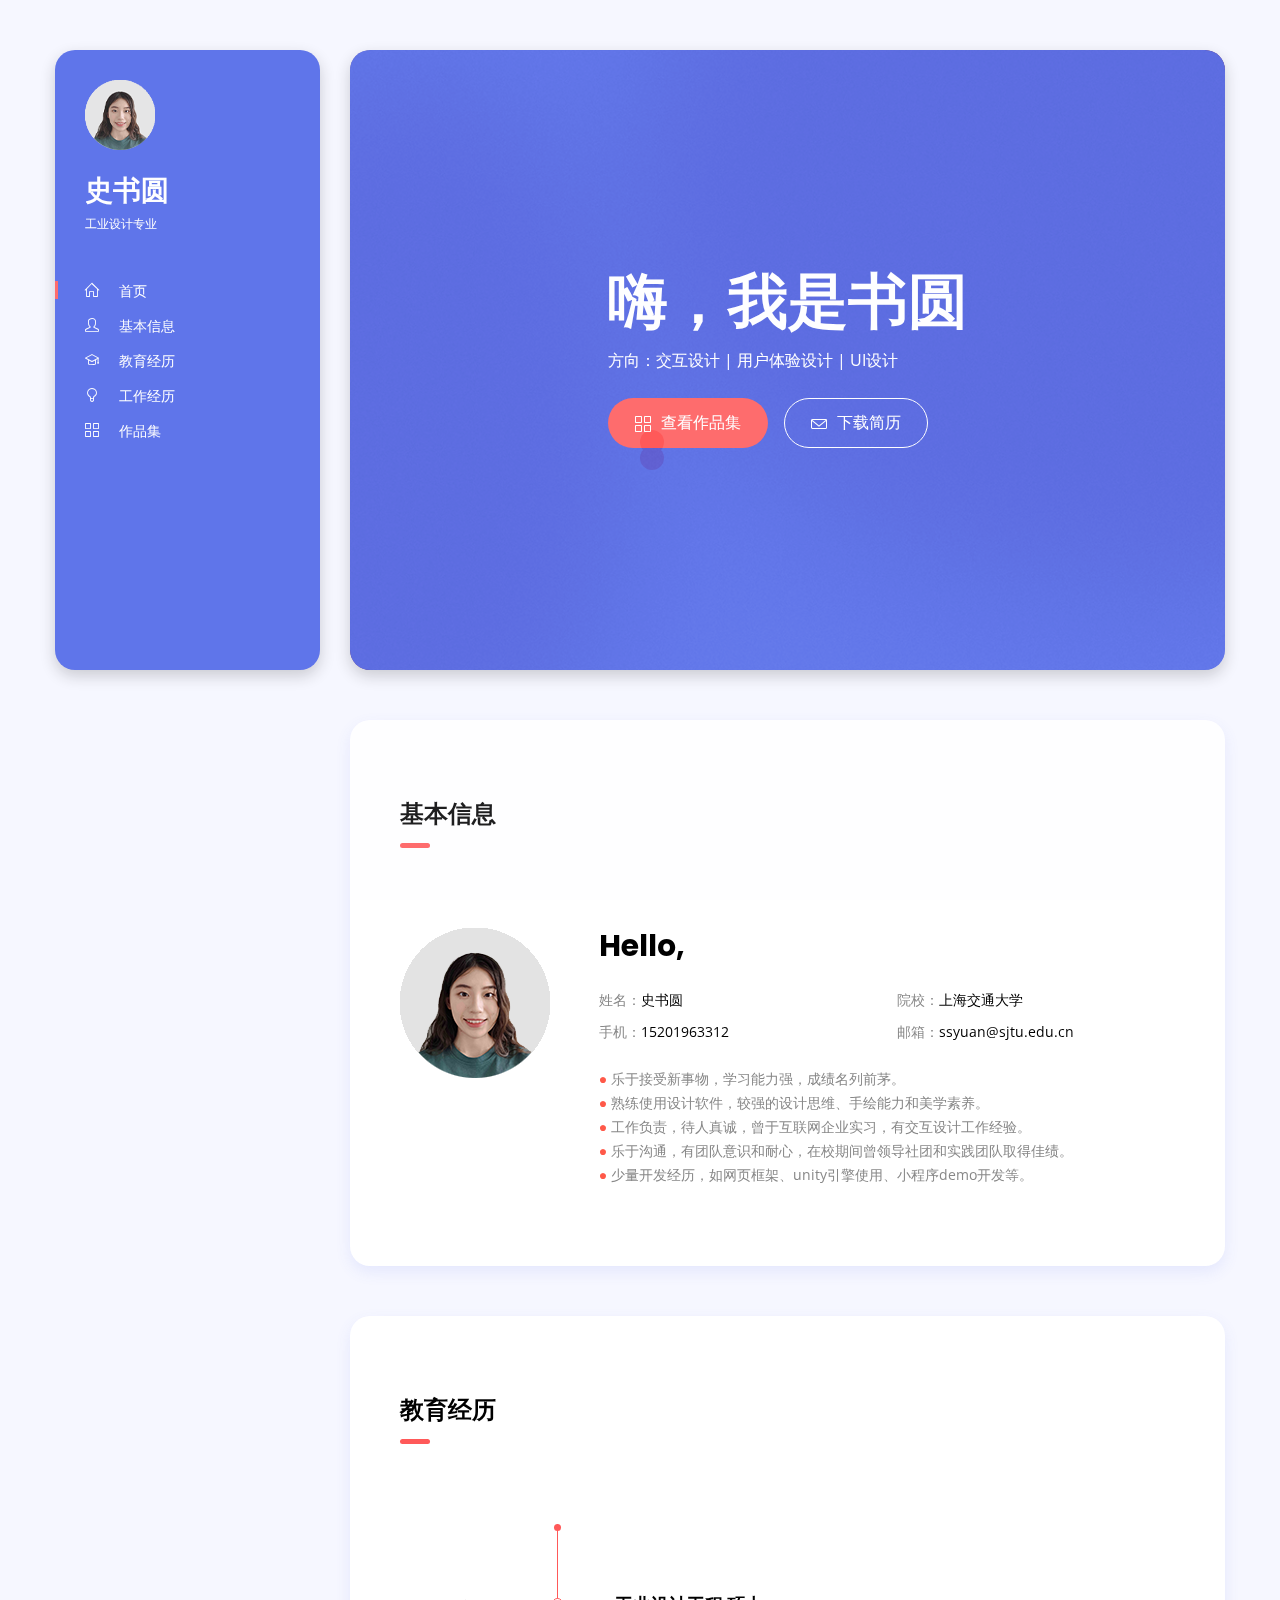
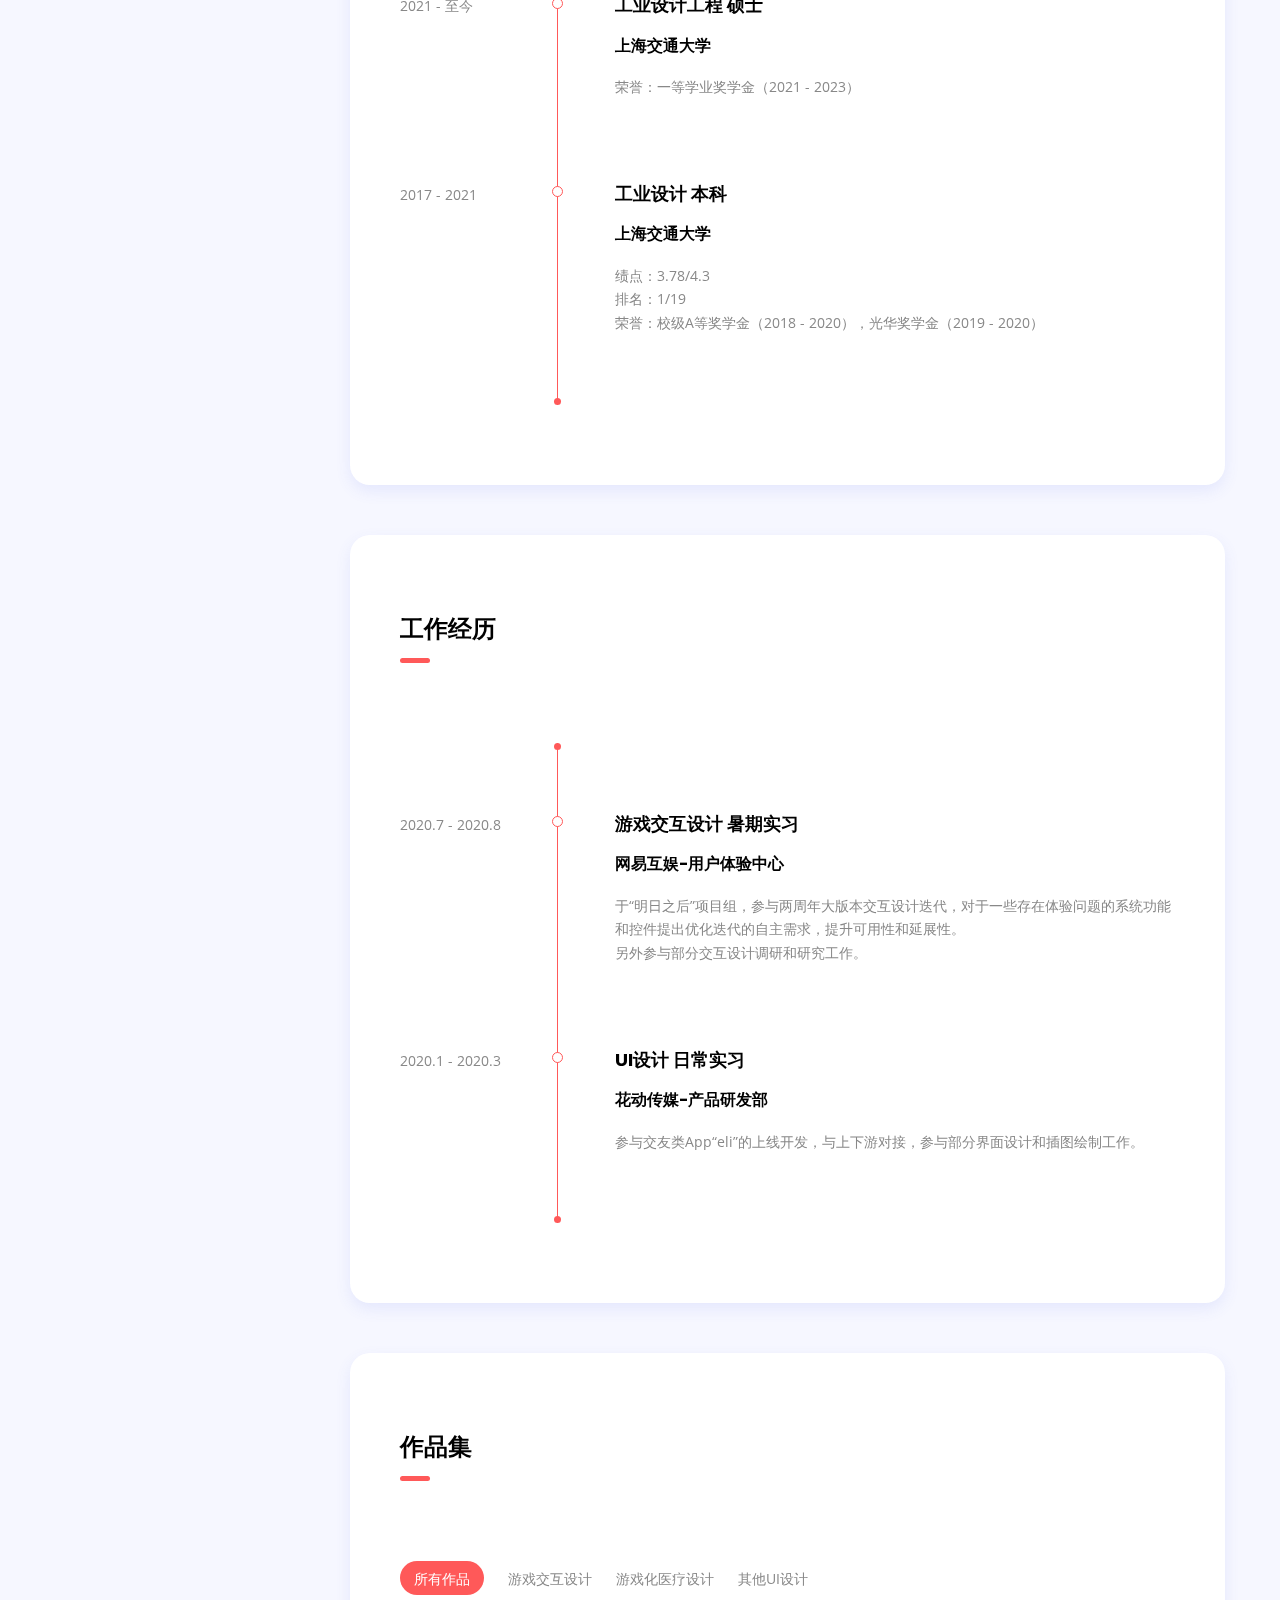
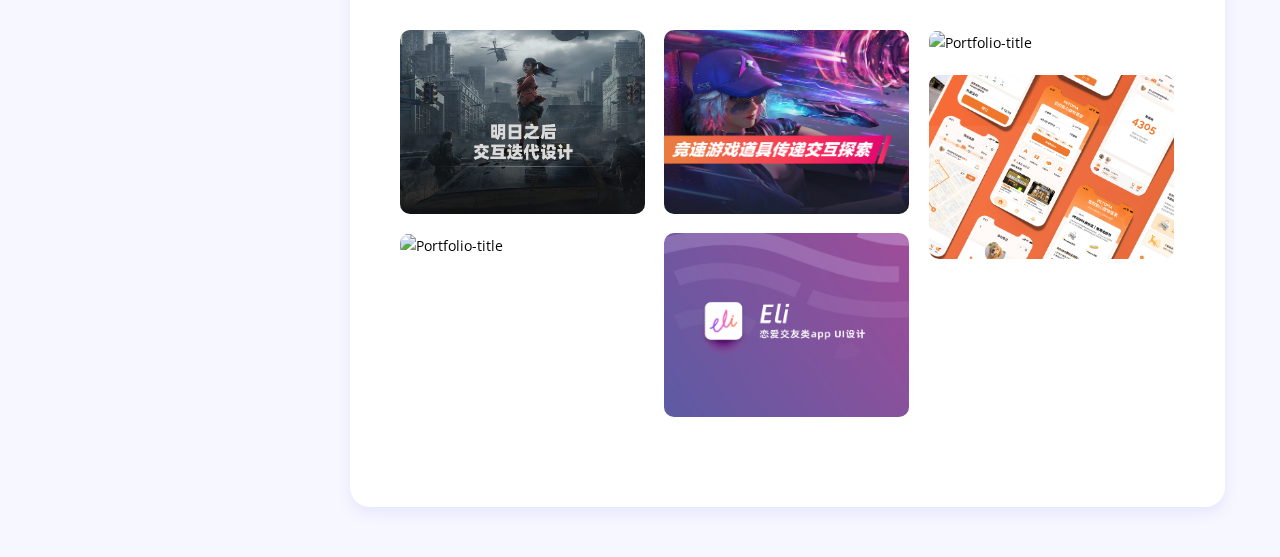
==== commit aeaa8cf5: "add eli" ====
--- a/index.html
+++ b/index.html
@@ -1,26 +1,26 @@
 <!DOCTYPE html><html lang="en-US"><head><meta http-equiv="Content-Type" content="text/html; charset=UTF-8"><title>Shi Shuyuan - Personal Portfolio</title><meta name="description" content="Shi Shuyuan - Personal Portfolio"><meta name="viewport" content="width=device-width, initial-scale=1, maximum-scale=1"><link rel="shortcut icon" type="image/x-icon" ><!-- STYLESHEETS --><link rel="stylesheet" href="css/bootstrap.min.css" type="text/css" media="all"><link rel="stylesheet" href="css/all.min.css" type="text/css" media="all"><link rel="stylesheet" href="css/simple-line-icons.css" type="text/css" media="all"><link rel="stylesheet" href="css/slick.css" type="text/css" media="all"><link rel="stylesheet" href="css/jquery.mCustomScrollbar.min.css" type="text/css" media="all"><link rel="stylesheet" href="css/style.css" type="text/css" media="all"><!--[if lt IE 9]><script src="https://oss.maxcdn.com/html5shiv/3.7.2/html5shiv.min.js"></script><script src="https://oss.maxcdn.com/respond/1.4.2/respond.min.js"></script><![endif]--></head>
     <body><!-- preloader --><div id="preloader"><div class="outer"><div class="spinner"><div class="dot1"></div><div class="dot2"></div></div></div></div>
         
-        <!-- site wrapper --><div class="site-wrapper"><!-- mobile header --><div class="mobile-header py-2 px-3 mt-4"><button class="menu-icon mr-2"><span></span><span></span><span></span></button><a href="index.html" class="site-title ml-2 dot">Shi Shuyuan</a></div><!-- header --><header class="left float-left shadow-dark" id="header"><button type="button" class="close" aria-label="Close"><span aria-hidden="true">&times;</span></button><div class="header-inner d-flex align-items-start flex-column"><a href="index.html"><img src="images/logo.png" alt="Bako Doe" /></a><a href="index.html" class="site-title mt-3">史书圆</a><span class="site-slogan">工业设计专业</span><!-- navigation menu --><nav><ul class="vertical-menu scrollspy"><li><a href="#home" class="active"><i class="icon-home"></i>首页</a></li><li><a href="#about"><i class="icon-user"></i>基本信息</a></li><li><a href="#education"><i class="icon-graduation"></i>教育经历</a></li><li><a href="#work"><i class="icon-bulb"></i>工作经历</a></li><li><a href="#works"><i class="icon-grid"></i>作品集</a></li></ul></nav><!-- footer --><div class="footer mt-auto"><span class="copyright"></span></div></div></header><!-- main content area --><main class="content float-right"><!-- section hero --><section class="hero background parallax shadow-dark d-flex align-items-center" id="home" data-image-src="images/hero.png"><div class="cta mx-auto mt-2"><h1 class="mt-0 mb-4">嗨，我是书圆</h1><p class="mb-4">意向：交互设计 | 用户体验设计 | UI设计</p><a href="#works" class="btn btn-default btn-lg mr-3"><i class="icon-grid"></i>查看作品集</a><div class="spacer d-md-none d-lg-none d-sm-none" data-height="10"></div><a href="#" class="btn btn-border-light btn-lg"><i class="icon-envelope"></i>下载简历</a></div><div class="overlay"></div></section><!-- section about --><section id="about" class="shadow-blue white-bg padding"><h3 class="section-title">基本信息</h3><div class="spacer" data-height="80"></div><div class="row"><div class="col-md-3"><img src="images/about.png" alt="about" /></div><div class="col-md-9"><h2 class="mt-4 mt-md-0 mb-4">Hello,</h2><div class="row my-4"><div class="col-md-6"><p class="mb-2">姓名：<span class="text-dark">史书圆</span></p><p class="mb-0">手机：<span class="text-dark">15201963312</span></p></div><div class="col-md-6 mt-2 mt-md-0 mt-sm-2"><p class="mb-2">院校：<span class="text-dark">上海交通大学</span></p><p class="mb-0">邮箱：<span class="text-dark">ssyuan@sjtu.edu.cn</span></p></div></div><div class="mt-4"><p class="mb-0"><span style="color:#FF5949">● </span>乐于接受新事物，学习能力强，成绩名列前茅。</p><p class="mb-0"><span style="color:#FF5949">● </span>熟练使用设计软件，较强的设计思维、手绘能力和美学素养。</p><p class="mb-0"><span style="color:#FF5949">● </span>工作负责，待人真诚，曾于互联网企业实习，有交互设计工作经验。</p><p class="mb-0"><span style="color:#FF5949">● </span>乐于沟通，有团队意识和耐心，在校期间曾领导社团和实践团队取得佳绩。</p><p class="mb-0"><span style="color:#FF5949">● </span>少量代码经历，如网页框架、unity引擎使用、小程序demo开发等。</p></div></div></div></section>
+        <!-- site wrapper --><div class="site-wrapper"><!-- mobile header --><div class="mobile-header py-2 px-3 mt-4"><button class="menu-icon mr-2"><span></span><span></span><span></span></button><a href="index.html" class="site-title ml-2 dot">Shi Shuyuan</a></div><!-- header --><header class="left float-left shadow-dark" id="header"><button type="button" class="close" aria-label="Close"><span aria-hidden="true">&times;</span></button><div class="header-inner d-flex align-items-start flex-column"><a href="index.html"><img src="images/logo.png" alt="Bako Doe" /></a><a href="index.html" class="site-title mt-3">史书圆</a><span class="site-slogan">工业设计专业</span><!-- navigation menu --><nav><ul class="vertical-menu scrollspy"><li><a href="#home" class="active"><i class="icon-home"></i>首页</a></li><li><a href="#about"><i class="icon-user"></i>基本信息</a></li><li><a href="#education"><i class="icon-graduation"></i>教育经历</a></li><li><a href="#work"><i class="icon-bulb"></i>工作经历</a></li><li><a href="#works"><i class="icon-grid"></i>作品集</a></li></ul></nav><!-- footer --><div class="footer mt-auto"><span class="copyright"></span></div></div></header><!-- main content area --><main class="content float-right"><!-- section hero --><section class="hero background parallax shadow-dark d-flex align-items-center" id="home" data-image-src="images/hero.png"><div class="cta mx-auto mt-2"><h1 class="mt-0 mb-4">嗨，我是书圆</h1><p class="mb-4">方向：交互设计 | 用户体验设计 | UI设计</p><a href="#works" class="btn btn-default btn-lg mr-3"><i class="icon-grid"></i>查看作品集</a><div class="spacer d-md-none d-lg-none d-sm-none" data-height="10"></div><a href="images/resume.png" download="史书圆-简历.png" class="btn btn-border-light btn-lg"><i class="icon-envelope"></i>下载简历</a></div><div class="overlay"></div></section><!-- section about --><section id="about" class="shadow-blue white-bg padding"><h3 class="section-title">基本信息</h3><div class="spacer" data-height="80"></div><div class="row"><div class="col-md-3"><img src="images/about.png" alt="about" /></div><div class="col-md-9"><h2 class="mt-4 mt-md-0 mb-4">Hello,</h2><div class="row my-4"><div class="col-md-6"><p class="mb-2">姓名：<span class="text-dark">史书圆</span></p><p class="mb-0">手机：<span class="text-dark">15201963312</span></p></div><div class="col-md-6 mt-2 mt-md-0 mt-sm-2"><p class="mb-2">院校：<span class="text-dark">上海交通大学</span></p><p class="mb-0">邮箱：<span class="text-dark">ssyuan@sjtu.edu.cn</span></p></div></div><div class="mt-4"><p class="mb-0"><span style="color:#FF5949">● </span>乐于接受新事物，学习能力强，成绩名列前茅。</p><p class="mb-0"><span style="color:#FF5949">● </span>熟练使用设计软件，较强的设计思维、手绘能力和美学素养。</p><p class="mb-0"><span style="color:#FF5949">● </span>工作负责，待人真诚，曾于互联网企业实习，有交互设计工作经验。</p><p class="mb-0"><span style="color:#FF5949">● </span>乐于沟通，有团队意识和耐心，在校期间曾领导社团和实践团队取得佳绩。</p><p class="mb-0"><span style="color:#FF5949">● </span>少量开发经历，如网页框架、unity引擎使用、小程序demo开发等。</p></div></div></div></section>
         
     <!-- section education --><section id="education" class="shadow-blue white-bg padding"><h3 class="section-title">教育经历</h3><div class="spacer" data-height="80"></div><!-- timeline --><div class="timeline"><div class="entry"><div class="title"><span>2021 - 至今</span></div><div class="body"><h4 class="mt-0">工业设计工程 硕士</h4><h6 class="mt-0">上海交通大学</h6><p>荣誉：一等学业奖学金（2021 - 2023）</p></div></div><div class="entry"><div class="title"><span>2017 - 2021</span></div><div class="body"><h4 class="mt-0">工业设计 本科</h4><h6 class="mt-0">上海交通大学</h6><p>绩点：3.78/4.3</p><p>排名：1/19</p><p>荣誉：校级A等奖学金（2018 - 2020），光华奖学金（2019 - 2020）</p></div></div><span class="timeline-line"></span></div></section>
         
     <!-- section work --><section id="work" class="shadow-blue white-bg padding"><h3 class="section-title">工作经历</h3><div class="spacer" data-height="80"></div><!-- timeline --><div class="timeline"><div class="entry"><div class="title"><span>2020.7 - 2020.8</span></div><div class="body"><h4 class="mt-0">游戏交互设计 暑期实习 </h4><h6 class="mt-0">网易互娱-用户体验中心</h6><p>于“明日之后”项目组，参与两周年大版本交互设计迭代，对于一些存在体验问题的系统功能和控件提出优化迭代的自主需求，提升可用性和延展性。</p><p>另外参与部分交互设计调研和研究工作。</p></div></div><div class="entry"><div class="title"><span>2020.1 - 2020.3</span></div><div class="body"><h4 class="mt-0">UI设计 日常实习</h4><h6 class="mt-0">花动传媒-产品研发部</h6><p>参与交友类App“eli”的上线开发，与上下游对接，参与部分界面设计和插图绘制工作。</p></div></div><span class="timeline-line"></span></div></section>
         
     <!-- section works --><section id="works" class="shadow-blue white-bg padding"><h3 class="section-title">作品集</h3><div class="spacer" data-height="80"></div>
-        <!-- portfolio filter (desktop) --><ul class="portfolio-filter list-inline"><li class="current list-inline-item" data-filter="*">所有作品</li><li class="list-inline-item" data-filter=".game">游戏交互设计</li><li class="list-inline-item" data-filter=".creative">游戏化医疗设计</li><li class="list-inline-item" data-filter=".design">服务设计</li><li class="list-inline-item" data-filter=".video">其他</li></ul>
-        <!-- portfolio filter (mobile) --><div class="pf-filter-wrapper mb-4"><select class="portfolio-filter-mobile" ><option value="*" >所有作品</option><option value=".game">游戏交互设计</option><option value=".video">游戏化医疗设计</option><option value=".design">服务设计</option><option value=".branding">其他</option></select></div><!-- portolio wrapper --><div class="row portfolio-wrapper">
+        <!-- portfolio filter (desktop) --><ul class="portfolio-filter list-inline"><li class="current list-inline-item" data-filter="*">所有作品</li><li class="list-inline-item" data-filter=".game">游戏交互设计</li><li class="list-inline-item" data-filter=".creative">游戏化医疗设计</li><li class="list-inline-item" data-filter=".design">其他UI设计</li></ul>
+        <!-- portfolio filter (mobile) --><div class="pf-filter-wrapper mb-4"><select class="portfolio-filter-mobile" ><option value="*" >所有作品</option><option value=".game">游戏交互设计</option><option value=".video">游戏化医疗设计</option><option value=".design">其他UI设计</option></select></div><!-- portolio wrapper --><div class="row portfolio-wrapper">
         
         <!-- portfolio item --><div class="col-md-4 col-sm-6 grid-item game"><a href="work-mingri.html"><div class="portfolio-item"><div class="details"><h4 class="title">明日之后 | 交互迭代设计</h4><span class="term">游戏交互设计|参与项目方案</span></div><span class="plus-icon">+</span><div class="thumb"><img src="images/portfolio/mingri.png" alt="Portfolio-title" /><div class="mask"></div></div></div></a></div>
         <!-- portfolio item --><div class="col-md-4 col-sm-6 grid-item game"><a href="work-jingsu.html"><div class="portfolio-item"><div class="details"><h4 class="title">竞速游戏 | 局内社交体验交互设计</h4><span class="term">游戏交互设计|个人设计方案</span></div><span class="plus-icon">+</span><div class="thumb"><img src="images/portfolio/jingsu.png" alt="Portfolio-title" /><div class="mask"></div></div></div></a></div>
         <!-- portfolio item --><div class="col-md-4 col-sm-6 grid-item creative"><a href="work-yuyue.html"><div class="portfolio-item"><div class="details"><h4 class="title">渔乐 | 疼痛管理游戏设计</h4><span class="term">游戏化医疗|负责交互，美术设计，参与demo开发</span></div><span class="plus-icon">+</span><div class="thumb"><img src="images/portfolio/yuyue.png" alt="Portfolio-title" /><div class="mask"></div></div></div></a></div>
         
-        <!-- portfolio item --><div class="col-md-4 col-sm-6 grid-item design"><a href="work-chongwu.html"><div class="portfolio-item"><div class="details"><h4 class="title">Petopia | 疫情背景下的宠物转运服务设计</h4><span class="term">服务设计|需求调研、服务设计、UI设计</span></div><span class="plus-icon">+</span><div class="thumb"><img src="images/portfolio/petopia.png" alt="Portfolio-title" /><div class="mask"></div></div></div></a></div>
+        <!-- portfolio item --><div class="col-md-4 col-sm-6 grid-item design"><a href="work-chongwu.html"><div class="portfolio-item"><div class="details"><h4 class="title">Petopia | 疫情背景下的宠物转运服务设计</h4><span class="term">其他UI设计|需求调研、服务设计、UI设计</span></div><span class="plus-icon">+</span><div class="thumb"><img src="images/portfolio/petopia.png" alt="Portfolio-title" /><div class="mask"></div></div></div></a></div>
         
         <!-- portfolio item --><div class="col-md-4 col-sm-6 grid-item creative"><a href="work-shiyi.html"><div class="portfolio-item"><div class="details"><h4 class="title">拾忆 | 有温度的认知症初筛应用</h4><span class="term">游戏化医疗|个人设计方案</span></div><span class="plus-icon">+</span><div class="thumb"><img src="images/portfolio/shiyi.jpg" alt="Portfolio-title" /><div class="mask"></div></div></div></a></div>
         
-        <!-- 隐藏作品
-        <div class="col-md-4 col-sm-6 grid-item design"><a href="work-chongwu.html"><div class="portfolio-item"><div class="details"><h4 class="title">植情人士 | 情绪记录app</h4><span class="term">其他|UI设计，demo开发</span></div><span class="plus-icon">+</span><div class="thumb"><img src="images/portfolio/petopia.png" alt="Portfolio-title" /><div class="mask"></div></div></div></a></div></div> -->
+        
+        <div class="col-md-4 col-sm-6 grid-item design"><a href="work-eli.html"><div class="portfolio-item"><div class="details"><h4 class="title">Eli | 恋爱交友app UI设计</h4><span class="term">其他UI设计|实习项目，参与UI设计</span></div><span class="plus-icon">+</span><div class="thumb"><img src="images/portfolio/eli.png" alt="Portfolio-title" /><div class="mask"></div></div></div></a></div></div>
         
         
         <!-- 隐藏加载更多按钮
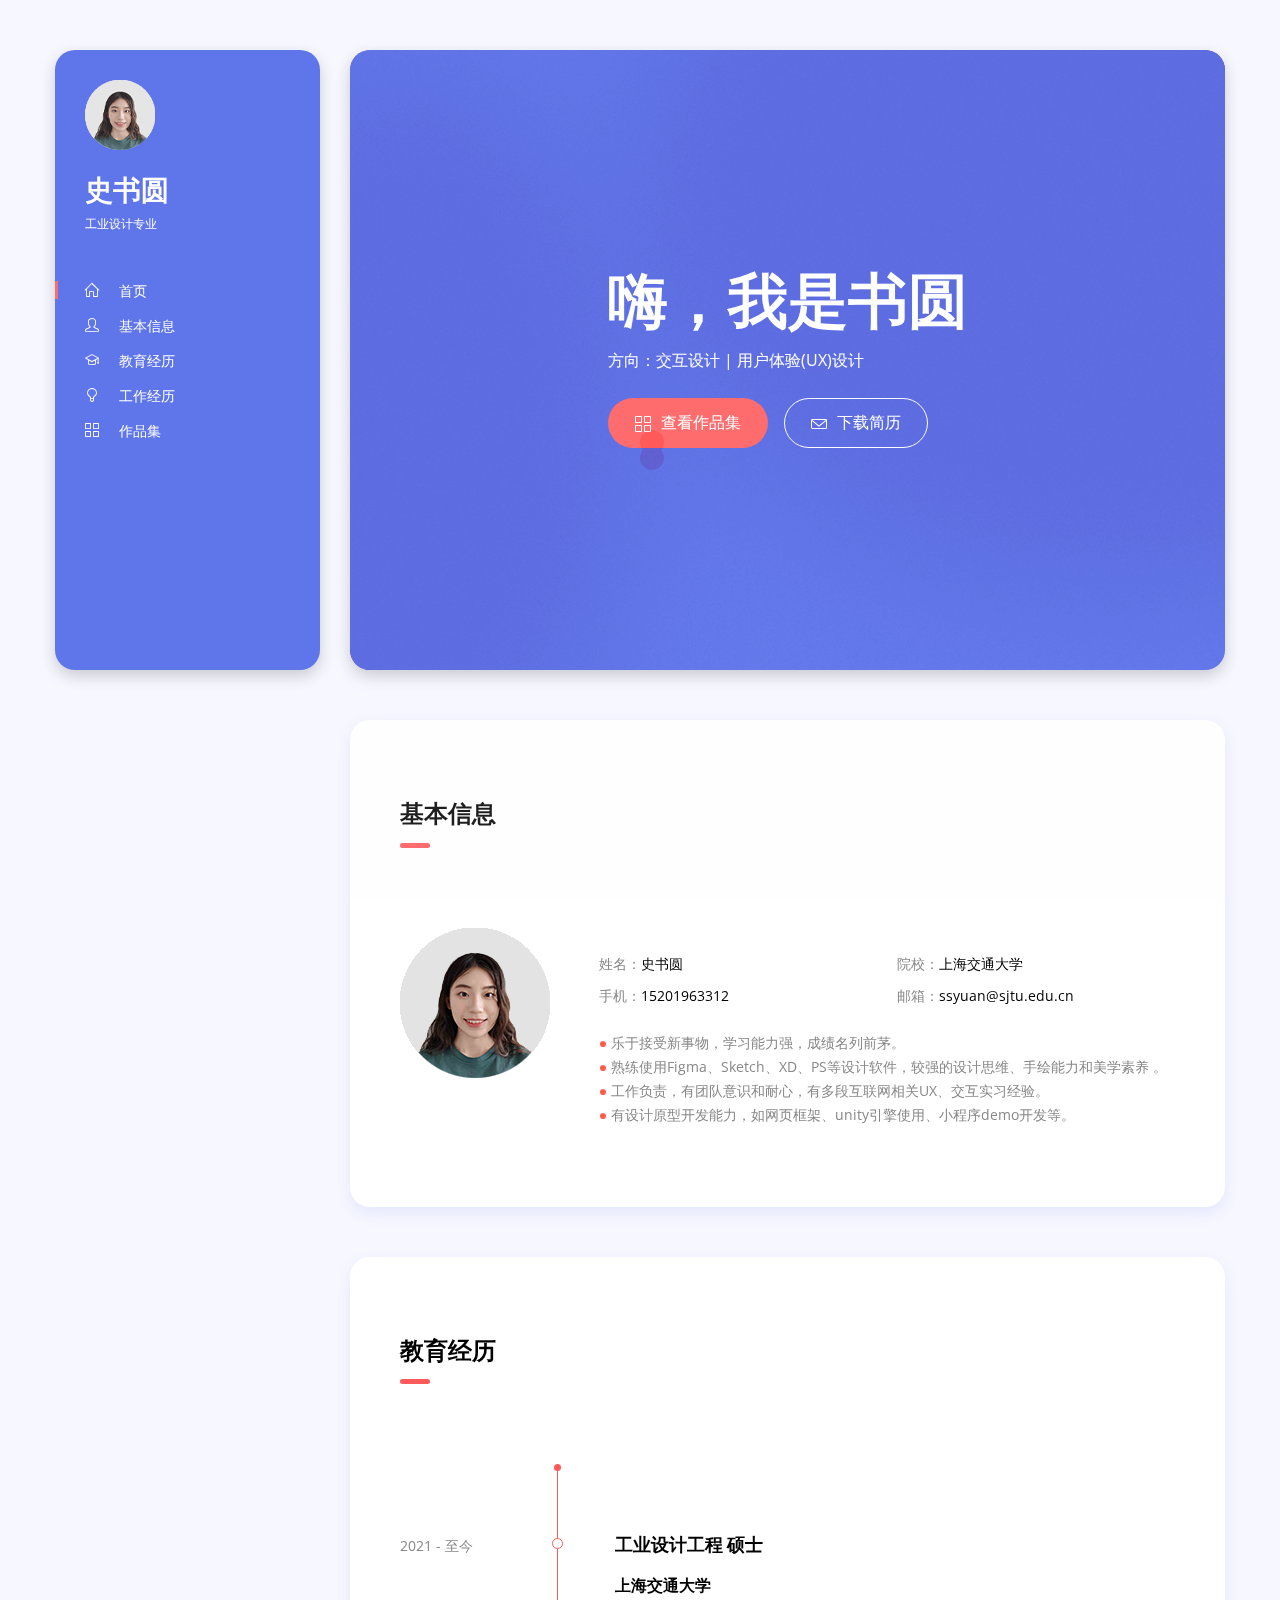
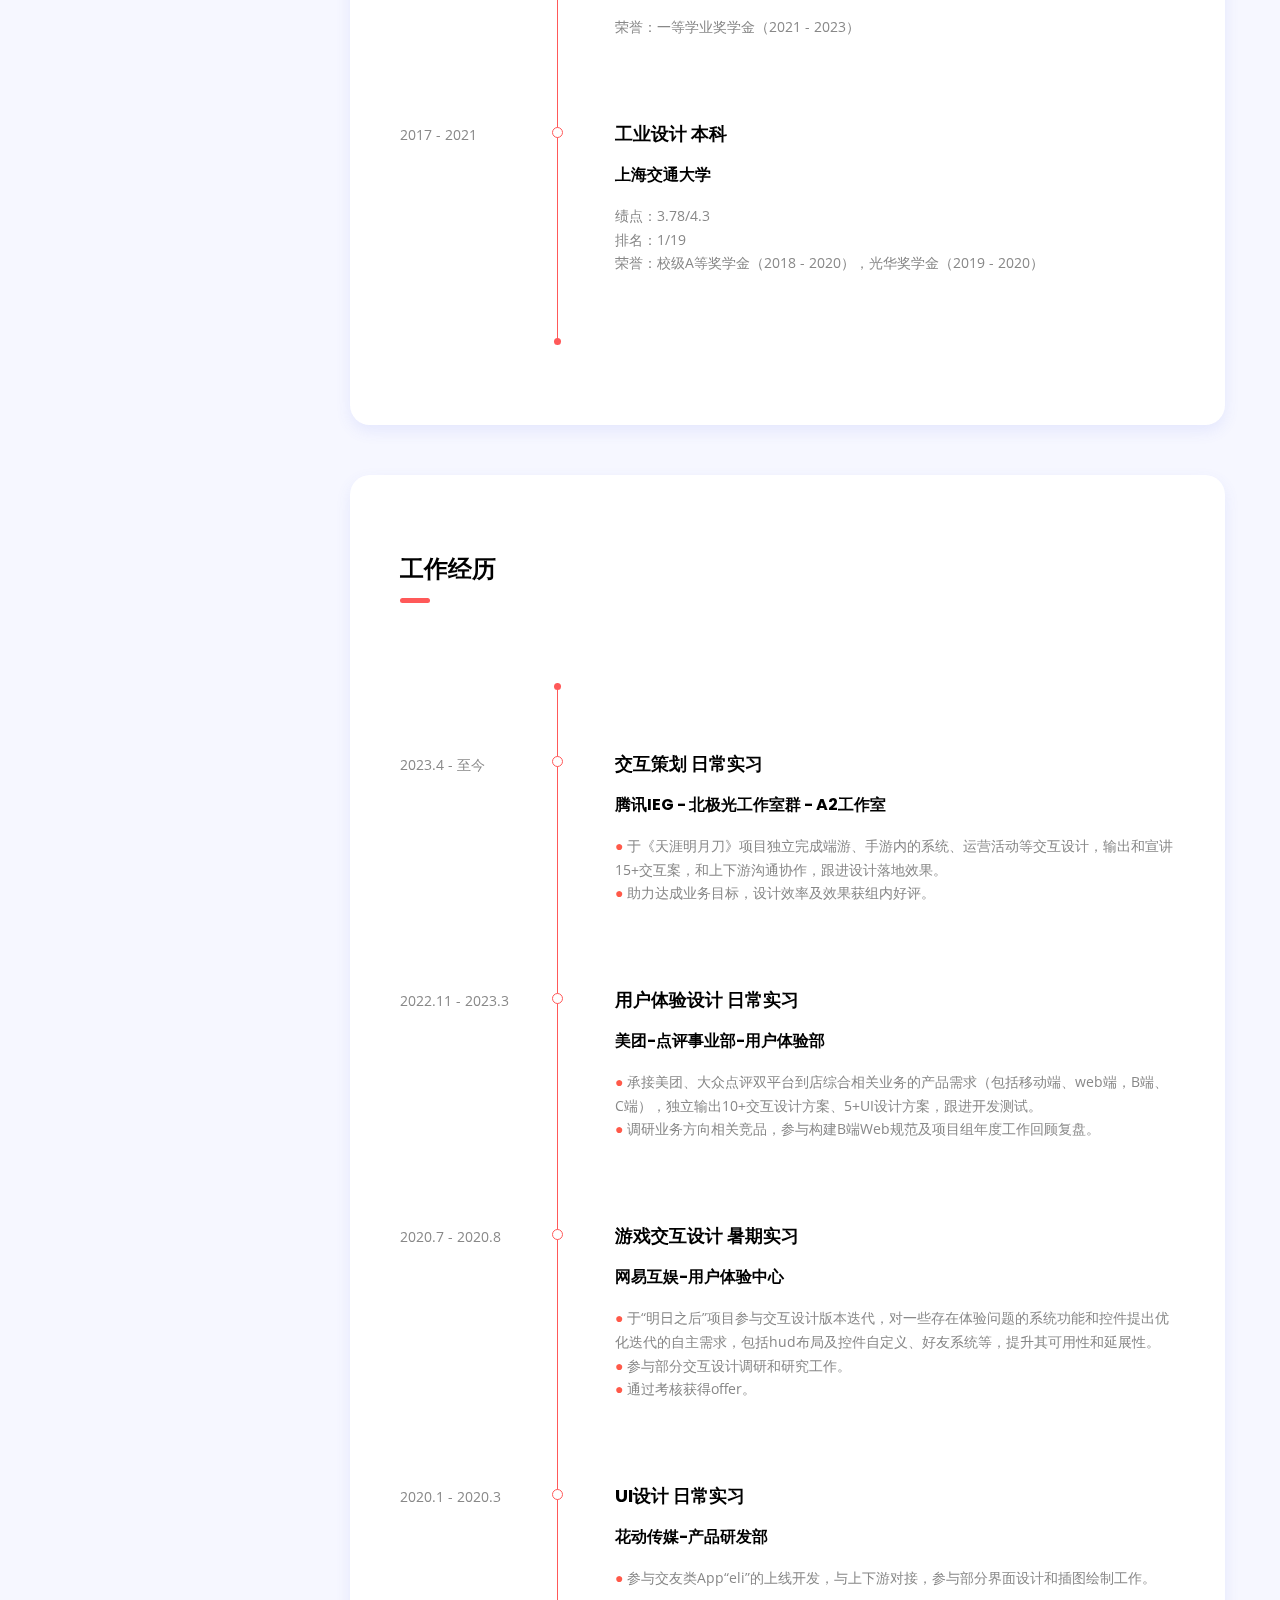
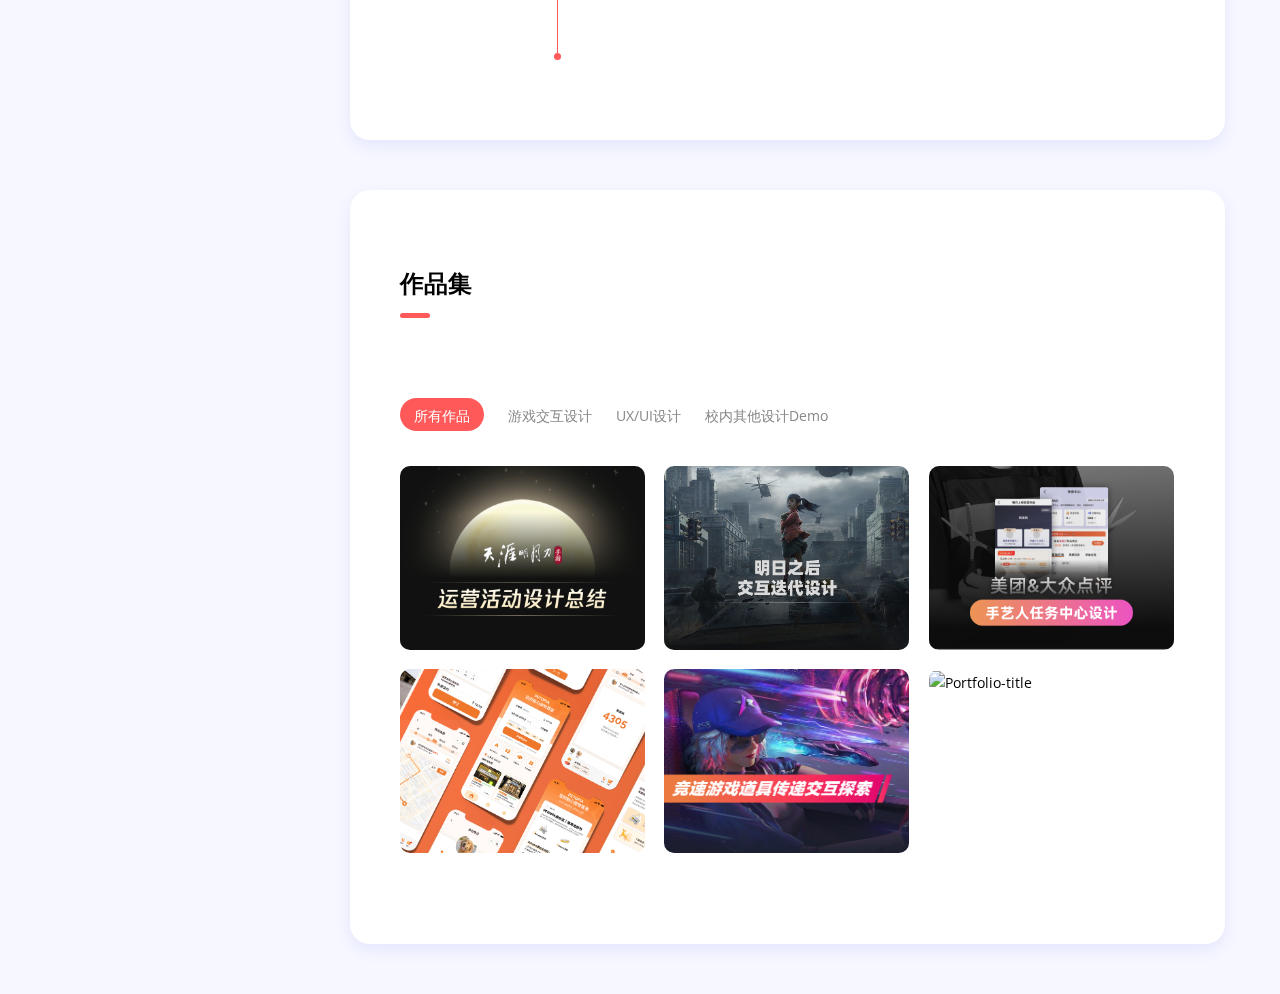
==== commit 782006b1: "add" ====
--- a/index.html
+++ b/index.html
@@ -1,26 +1,30 @@
 <!DOCTYPE html><html lang="en-US"><head><meta http-equiv="Content-Type" content="text/html; charset=UTF-8"><title>Shi Shuyuan - Personal Portfolio</title><meta name="description" content="Shi Shuyuan - Personal Portfolio"><meta name="viewport" content="width=device-width, initial-scale=1, maximum-scale=1"><link rel="shortcut icon" type="image/x-icon" ><!-- STYLESHEETS --><link rel="stylesheet" href="css/bootstrap.min.css" type="text/css" media="all"><link rel="stylesheet" href="css/all.min.css" type="text/css" media="all"><link rel="stylesheet" href="css/simple-line-icons.css" type="text/css" media="all"><link rel="stylesheet" href="css/slick.css" type="text/css" media="all"><link rel="stylesheet" href="css/jquery.mCustomScrollbar.min.css" type="text/css" media="all"><link rel="stylesheet" href="css/style.css" type="text/css" media="all"><!--[if lt IE 9]><script src="https://oss.maxcdn.com/html5shiv/3.7.2/html5shiv.min.js"></script><script src="https://oss.maxcdn.com/respond/1.4.2/respond.min.js"></script><![endif]--></head>
     <body><!-- preloader --><div id="preloader"><div class="outer"><div class="spinner"><div class="dot1"></div><div class="dot2"></div></div></div></div>
         
-        <!-- site wrapper --><div class="site-wrapper"><!-- mobile header --><div class="mobile-header py-2 px-3 mt-4"><button class="menu-icon mr-2"><span></span><span></span><span></span></button><a href="index.html" class="site-title ml-2 dot">Shi Shuyuan</a></div><!-- header --><header class="left float-left shadow-dark" id="header"><button type="button" class="close" aria-label="Close"><span aria-hidden="true">&times;</span></button><div class="header-inner d-flex align-items-start flex-column"><a href="index.html"><img src="images/logo.png" alt="Bako Doe" /></a><a href="index.html" class="site-title mt-3">史书圆</a><span class="site-slogan">工业设计专业</span><!-- navigation menu --><nav><ul class="vertical-menu scrollspy"><li><a href="#home" class="active"><i class="icon-home"></i>首页</a></li><li><a href="#about"><i class="icon-user"></i>基本信息</a></li><li><a href="#education"><i class="icon-graduation"></i>教育经历</a></li><li><a href="#work"><i class="icon-bulb"></i>工作经历</a></li><li><a href="#works"><i class="icon-grid"></i>作品集</a></li></ul></nav><!-- footer --><div class="footer mt-auto"><span class="copyright"></span></div></div></header><!-- main content area --><main class="content float-right"><!-- section hero --><section class="hero background parallax shadow-dark d-flex align-items-center" id="home" data-image-src="images/hero.png"><div class="cta mx-auto mt-2"><h1 class="mt-0 mb-4">嗨，我是书圆</h1><p class="mb-4">方向：交互设计 | 用户体验设计 | UI设计</p><a href="#works" class="btn btn-default btn-lg mr-3"><i class="icon-grid"></i>查看作品集</a><div class="spacer d-md-none d-lg-none d-sm-none" data-height="10"></div><a href="images/resume.png" download="史书圆-简历.png" class="btn btn-border-light btn-lg"><i class="icon-envelope"></i>下载简历</a></div><div class="overlay"></div></section><!-- section about --><section id="about" class="shadow-blue white-bg padding"><h3 class="section-title">基本信息</h3><div class="spacer" data-height="80"></div><div class="row"><div class="col-md-3"><img src="images/about.png" alt="about" /></div><div class="col-md-9"><h2 class="mt-4 mt-md-0 mb-4">Hello,</h2><div class="row my-4"><div class="col-md-6"><p class="mb-2">姓名：<span class="text-dark">史书圆</span></p><p class="mb-0">手机：<span class="text-dark">15201963312</span></p></div><div class="col-md-6 mt-2 mt-md-0 mt-sm-2"><p class="mb-2">院校：<span class="text-dark">上海交通大学</span></p><p class="mb-0">邮箱：<span class="text-dark">ssyuan@sjtu.edu.cn</span></p></div></div><div class="mt-4"><p class="mb-0"><span style="color:#FF5949">● </span>乐于接受新事物，学习能力强，成绩名列前茅。</p><p class="mb-0"><span style="color:#FF5949">● </span>熟练使用设计软件，较强的设计思维、手绘能力和美学素养。</p><p class="mb-0"><span style="color:#FF5949">● </span>工作负责，待人真诚，曾于互联网企业实习，有交互设计工作经验。</p><p class="mb-0"><span style="color:#FF5949">● </span>乐于沟通，有团队意识和耐心，在校期间曾领导社团和实践团队取得佳绩。</p><p class="mb-0"><span style="color:#FF5949">● </span>少量开发经历，如网页框架、unity引擎使用、小程序demo开发等。</p></div></div></div></section>
+        <!-- site wrapper --><div class="site-wrapper"><!-- mobile header --><div class="mobile-header py-2 px-3 mt-4"><button class="menu-icon mr-2"><span></span><span></span><span></span></button><a href="index.html" class="site-title ml-2 dot">Shi Shuyuan</a></div><!-- header --><header class="left float-left shadow-dark" id="header"><button type="button" class="close" aria-label="Close"><span aria-hidden="true">&times;</span></button><div class="header-inner d-flex align-items-start flex-column"><a href="index.html"><img src="images/logo.png" alt="Bako Doe" /></a><a href="index.html" class="site-title mt-3">史书圆</a><span class="site-slogan">工业设计专业</span><!-- navigation menu --><nav><ul class="vertical-menu scrollspy"><li><a href="#home" class="active"><i class="icon-home"></i>首页</a></li><li><a href="#about"><i class="icon-user"></i>基本信息</a></li><li><a href="#education"><i class="icon-graduation"></i>教育经历</a></li><li><a href="#work"><i class="icon-bulb"></i>工作经历</a></li><li><a href="#works"><i class="icon-grid"></i>作品集</a></li></ul></nav><!-- footer --><div class="footer mt-auto"><span class="copyright"></span></div></div></header><!-- main content area --><main class="content float-right"><!-- section hero --><section class="hero background parallax shadow-dark d-flex align-items-center" id="home" data-image-src="images/hero.png"><div class="cta mx-auto mt-2"><h1 class="mt-0 mb-4">嗨，我是书圆</h1><p class="mb-4">方向：交互设计 | 用户体验(UX)设计 </p><a href="#works" class="btn btn-default btn-lg mr-3"><i class="icon-grid"></i>查看作品集</a><div class="spacer d-md-none d-lg-none d-sm-none" data-height="10"></div><a href="images/resume2.pdf" download="史书圆-简历.pdf" class="btn btn-border-light btn-lg"><i class="icon-envelope"></i>下载简历</a></div><div class="overlay"></div></section><!-- section about --><section id="about" class="shadow-blue white-bg padding"><h3 class="section-title">基本信息</h3><div class="spacer" data-height="80"></div><div class="row"><div class="col-md-3"><img src="images/about.png" alt="about" /></div><div class="col-md-9"><div class="row my-4"><div class="col-md-6"><p class="mb-2">姓名：<span class="text-dark">史书圆</span></p><p class="mb-0">手机：<span class="text-dark">15201963312</span></p></div><div class="col-md-6 mt-2 mt-md-0 mt-sm-2"><p class="mb-2">院校：<span class="text-dark">上海交通大学</span></p><p class="mb-0">邮箱：<span class="text-dark">ssyuan@sjtu.edu.cn</span></p></div></div><div class="mt-4"><p class="mb-0"><span style="color:#FF5949">● </span>乐于接受新事物，学习能力强，成绩名列前茅。</p><p class="mb-0"><span style="color:#FF5949">● </span>熟练使用Figma、Sketch、XD、PS等设计软件，较强的设计思维、手绘能力和美学素养
+。</p><p class="mb-0"><span style="color:#FF5949">● </span>工作负责，有团队意识和耐心，有多段互联网相关UX、交互实习经验。</p><p class="mb-0"><span style="color:#FF5949">● </span>有设计原型开发能力，如网页框架、unity引擎使用、小程序demo开发等。</p></div></div></div></section>
         
     <!-- section education --><section id="education" class="shadow-blue white-bg padding"><h3 class="section-title">教育经历</h3><div class="spacer" data-height="80"></div><!-- timeline --><div class="timeline"><div class="entry"><div class="title"><span>2021 - 至今</span></div><div class="body"><h4 class="mt-0">工业设计工程 硕士</h4><h6 class="mt-0">上海交通大学</h6><p>荣誉：一等学业奖学金（2021 - 2023）</p></div></div><div class="entry"><div class="title"><span>2017 - 2021</span></div><div class="body"><h4 class="mt-0">工业设计 本科</h4><h6 class="mt-0">上海交通大学</h6><p>绩点：3.78/4.3</p><p>排名：1/19</p><p>荣誉：校级A等奖学金（2018 - 2020），光华奖学金（2019 - 2020）</p></div></div><span class="timeline-line"></span></div></section>
         
-    <!-- section work --><section id="work" class="shadow-blue white-bg padding"><h3 class="section-title">工作经历</h3><div class="spacer" data-height="80"></div><!-- timeline --><div class="timeline"><div class="entry"><div class="title"><span>2020.7 - 2020.8</span></div><div class="body"><h4 class="mt-0">游戏交互设计 暑期实习 </h4><h6 class="mt-0">网易互娱-用户体验中心</h6><p>于“明日之后”项目组，参与两周年大版本交互设计迭代，对于一些存在体验问题的系统功能和控件提出优化迭代的自主需求，提升可用性和延展性。</p><p>另外参与部分交互设计调研和研究工作。</p></div></div><div class="entry"><div class="title"><span>2020.1 - 2020.3</span></div><div class="body"><h4 class="mt-0">UI设计 日常实习</h4><h6 class="mt-0">花动传媒-产品研发部</h6><p>参与交友类App“eli”的上线开发，与上下游对接，参与部分界面设计和插图绘制工作。</p></div></div><span class="timeline-line"></span></div></section>
+    <!-- section work --><section id="work" class="shadow-blue white-bg padding"><h3 class="section-title">工作经历</h3><div class="spacer" data-height="80"></div><!-- timeline --><div class="timeline"><div class="entry"><div class="title"><span>2023.4 - 至今</span></div><div class="body"><h4 class="mt-0">交互策划 日常实习 </h4><h6 class="mt-0">腾讯IEG - 北极光工作室群 - A2工作室</h6><p><span style="color:#FF5949">● </span>于《天涯明月刀》项目独立完成端游、手游内的系统、运营活动等交互设计，输出和宣讲15+交互案，和上下游沟通协作，跟进设计落地效果。</p><p><span style="color:#FF5949">● </span>助力达成业务目标，设计效率及效果获组内好评。</p></div></div><div class="entry"><div class="title"><span>2022.11 - 2023.3</span></div><div class="body"><h4 class="mt-0">用户体验设计 日常实习 </h4><h6 class="mt-0">美团-点评事业部-用户体验部</h6><p><span style="color:#FF5949">● </span>承接美团、大众点评双平台到店综合相关业务的产品需求（包括移动端、web端，B端、C端），独立输出10+交互设计方案、5+UI设计方案，跟进开发测试。</p><p><span style="color:#FF5949">● </span>调研业务方向相关竞品，参与构建B端Web规范及项目组年度工作回顾复盘。</p></div></div><div class="entry"><div class="title"><span>2020.7 - 2020.8</span></div><div class="body"><h4 class="mt-0">游戏交互设计 暑期实习 </h4><h6 class="mt-0">网易互娱-用户体验中心</h6><p><span style="color:#FF5949">● </span>于“明日之后”项目参与交互设计版本迭代，对一些存在体验问题的系统功能和控件提出优化迭代的自主需求，包括hud布局及控件自定义、好友系统等，提升其可用性和延展性。</p><p><span style="color:#FF5949">● </span>参与部分交互设计调研和研究工作。</p><p><span style="color:#FF5949">● </span>通过考核获得offer。</p></div></div><div class="entry"><div class="title"><span>2020.1 - 2020.3</span></div><div class="body"><h4 class="mt-0">UI设计 日常实习</h4><h6 class="mt-0">花动传媒-产品研发部</h6><p><span style="color:#FF5949">● </span>参与交友类App“eli”的上线开发，与上下游对接，参与部分界面设计和插图绘制工作。</p></div></div><span class="timeline-line"></span></div></section>
         
     <!-- section works --><section id="works" class="shadow-blue white-bg padding"><h3 class="section-title">作品集</h3><div class="spacer" data-height="80"></div>
-        <!-- portfolio filter (desktop) --><ul class="portfolio-filter list-inline"><li class="current list-inline-item" data-filter="*">所有作品</li><li class="list-inline-item" data-filter=".game">游戏交互设计</li><li class="list-inline-item" data-filter=".creative">游戏化医疗设计</li><li class="list-inline-item" data-filter=".design">其他UI设计</li></ul>
-        <!-- portfolio filter (mobile) --><div class="pf-filter-wrapper mb-4"><select class="portfolio-filter-mobile" ><option value="*" >所有作品</option><option value=".game">游戏交互设计</option><option value=".video">游戏化医疗设计</option><option value=".design">其他UI设计</option></select></div><!-- portolio wrapper --><div class="row portfolio-wrapper">
+        <!-- portfolio filter (desktop) --><ul class="portfolio-filter list-inline"><li class="current list-inline-item" data-filter="*">所有作品</li><li class="list-inline-item" data-filter=".game">游戏交互设计</li><li class="list-inline-item" data-filter=".design">UX/UI设计</li><li class="list-inline-item" data-filter=".creative">校内其他设计Demo</li></ul>
+        <!-- portfolio filter (mobile) --><div class="pf-filter-wrapper mb-4"><select class="portfolio-filter-mobile" ><option value="*" >所有作品</option><option value=".game">游戏交互设计</option><option value=".design">UX/UI设计</option><option value=".video">校内其他设计Demo</option></select></div><!-- portolio wrapper --><div class="row portfolio-wrapper">
         
+        <!-- portfolio item --><div class="col-md-4 col-sm-6 grid-item game"><a href="work-huodong.html"><div class="portfolio-item"><div class="details"><h4 class="title">天涯明月刀手游 | 活动交互设计总结</h4><span class="term">游戏交互设计|参与项目方案</span></div><span class="plus-icon">+</span><div class="thumb"><img src="images/portfolio/huodong.png" alt="Portfolio-title" /><div class="mask"></div></div></div></a></div>
         <!-- portfolio item --><div class="col-md-4 col-sm-6 grid-item game"><a href="work-mingri.html"><div class="portfolio-item"><div class="details"><h4 class="title">明日之后 | 交互迭代设计</h4><span class="term">游戏交互设计|参与项目方案</span></div><span class="plus-icon">+</span><div class="thumb"><img src="images/portfolio/mingri.png" alt="Portfolio-title" /><div class="mask"></div></div></div></a></div>
+        <!-- portfolio item --><div class="col-md-4 col-sm-6 grid-item design"><a href="work-shouyiren.html"><div class="portfolio-item"><div class="details"><h4 class="title">美团丽人业务 | 手艺人任务中心</h4><span class="term">UX/UI设计|参与项目方案</span></div><span class="plus-icon">+</span><div class="thumb"><img src="images/portfolio/shouyiren.png" alt="Portfolio-title" /><div class="mask"></div></div></div></a></div>
+         <!-- portfolio item --><div class="col-md-4 col-sm-6 grid-item design"><a href="work-chongwu.html"><div class="portfolio-item"><div class="details"><h4 class="title">Petopia | 疫情背景下的宠物转运服务设计</h4><span class="term">UX/UI设计|需求调研、服务设计、UI设计</span></div><span class="plus-icon">+</span><div class="thumb"><img src="images/portfolio/petopia.png" alt="Portfolio-title" /><div class="mask"></div></div></div></a></div>
         <!-- portfolio item --><div class="col-md-4 col-sm-6 grid-item game"><a href="work-jingsu.html"><div class="portfolio-item"><div class="details"><h4 class="title">竞速游戏 | 局内社交体验交互设计</h4><span class="term">游戏交互设计|个人设计方案</span></div><span class="plus-icon">+</span><div class="thumb"><img src="images/portfolio/jingsu.png" alt="Portfolio-title" /><div class="mask"></div></div></div></a></div>
-        <!-- portfolio item --><div class="col-md-4 col-sm-6 grid-item creative"><a href="work-yuyue.html"><div class="portfolio-item"><div class="details"><h4 class="title">渔乐 | 疼痛管理游戏设计</h4><span class="term">游戏化医疗|负责交互，美术设计，参与demo开发</span></div><span class="plus-icon">+</span><div class="thumb"><img src="images/portfolio/yuyue.png" alt="Portfolio-title" /><div class="mask"></div></div></div></a></div>
+        <!-- portfolio item --><div class="col-md-4 col-sm-6 grid-item creative"><a href="work-yuyue.html"><div class="portfolio-item"><div class="details"><h4 class="title">渔乐 | 疼痛管理游戏设计</h4><span class="term">校内其他设计Demo|负责交互，美术设计，参与demo开发</span></div><span class="plus-icon">+</span><div class="thumb"><img src="images/portfolio/yuyue.png" alt="Portfolio-title" /><div class="mask"></div></div></div></a></div>
         
-        <!-- portfolio item --><div class="col-md-4 col-sm-6 grid-item design"><a href="work-chongwu.html"><div class="portfolio-item"><div class="details"><h4 class="title">Petopia | 疫情背景下的宠物转运服务设计</h4><span class="term">其他UI设计|需求调研、服务设计、UI设计</span></div><span class="plus-icon">+</span><div class="thumb"><img src="images/portfolio/petopia.png" alt="Portfolio-title" /><div class="mask"></div></div></div></a></div>
+       
+       
+        <!-- portfolio item --> <!--<div class="col-md-4 col-sm-6 grid-item creative"><a href="work-shiyi.html"><div class="portfolio-item"><div class="details"><h4 class="title">拾忆 | 有温度的认知症初筛应用</h4><span class="term">校内其他设计Demo|个人设计方案</span></div><span class="plus-icon">+</span><div class="thumb"><img src="images/portfolio/shiyi.jpg" alt="Portfolio-title" /><div class="mask"></div></div></div></a></div>-->
         
-        <!-- portfolio item --><div class="col-md-4 col-sm-6 grid-item creative"><a href="work-shiyi.html"><div class="portfolio-item"><div class="details"><h4 class="title">拾忆 | 有温度的认知症初筛应用</h4><span class="term">游戏化医疗|个人设计方案</span></div><span class="plus-icon">+</span><div class="thumb"><img src="images/portfolio/shiyi.jpg" alt="Portfolio-title" /><div class="mask"></div></div></div></a></div>
-        
-        
-        <div class="col-md-4 col-sm-6 grid-item design"><a href="work-eli.html"><div class="portfolio-item"><div class="details"><h4 class="title">Eli | 恋爱交友app UI设计</h4><span class="term">其他UI设计|实习项目，参与UI设计</span></div><span class="plus-icon">+</span><div class="thumb"><img src="images/portfolio/eli.png" alt="Portfolio-title" /><div class="mask"></div></div></div></a></div></div>
+        <!--
+        <div class="col-md-4 col-sm-6 grid-item design"><a href="work-eli.html"><div class="portfolio-item"><div class="details"><h4 class="title">Eli | 恋爱交友app UI设计</h4><span class="term">UX/UI设计|实习项目，参与UI设计</span></div><span class="plus-icon">+</span><div class="thumb"><img src="images/portfolio/eli.png" alt="Portfolio-title" /><div class="mask"></div></div></div></a></div></div> -->
         
         
         <!-- 隐藏加载更多按钮
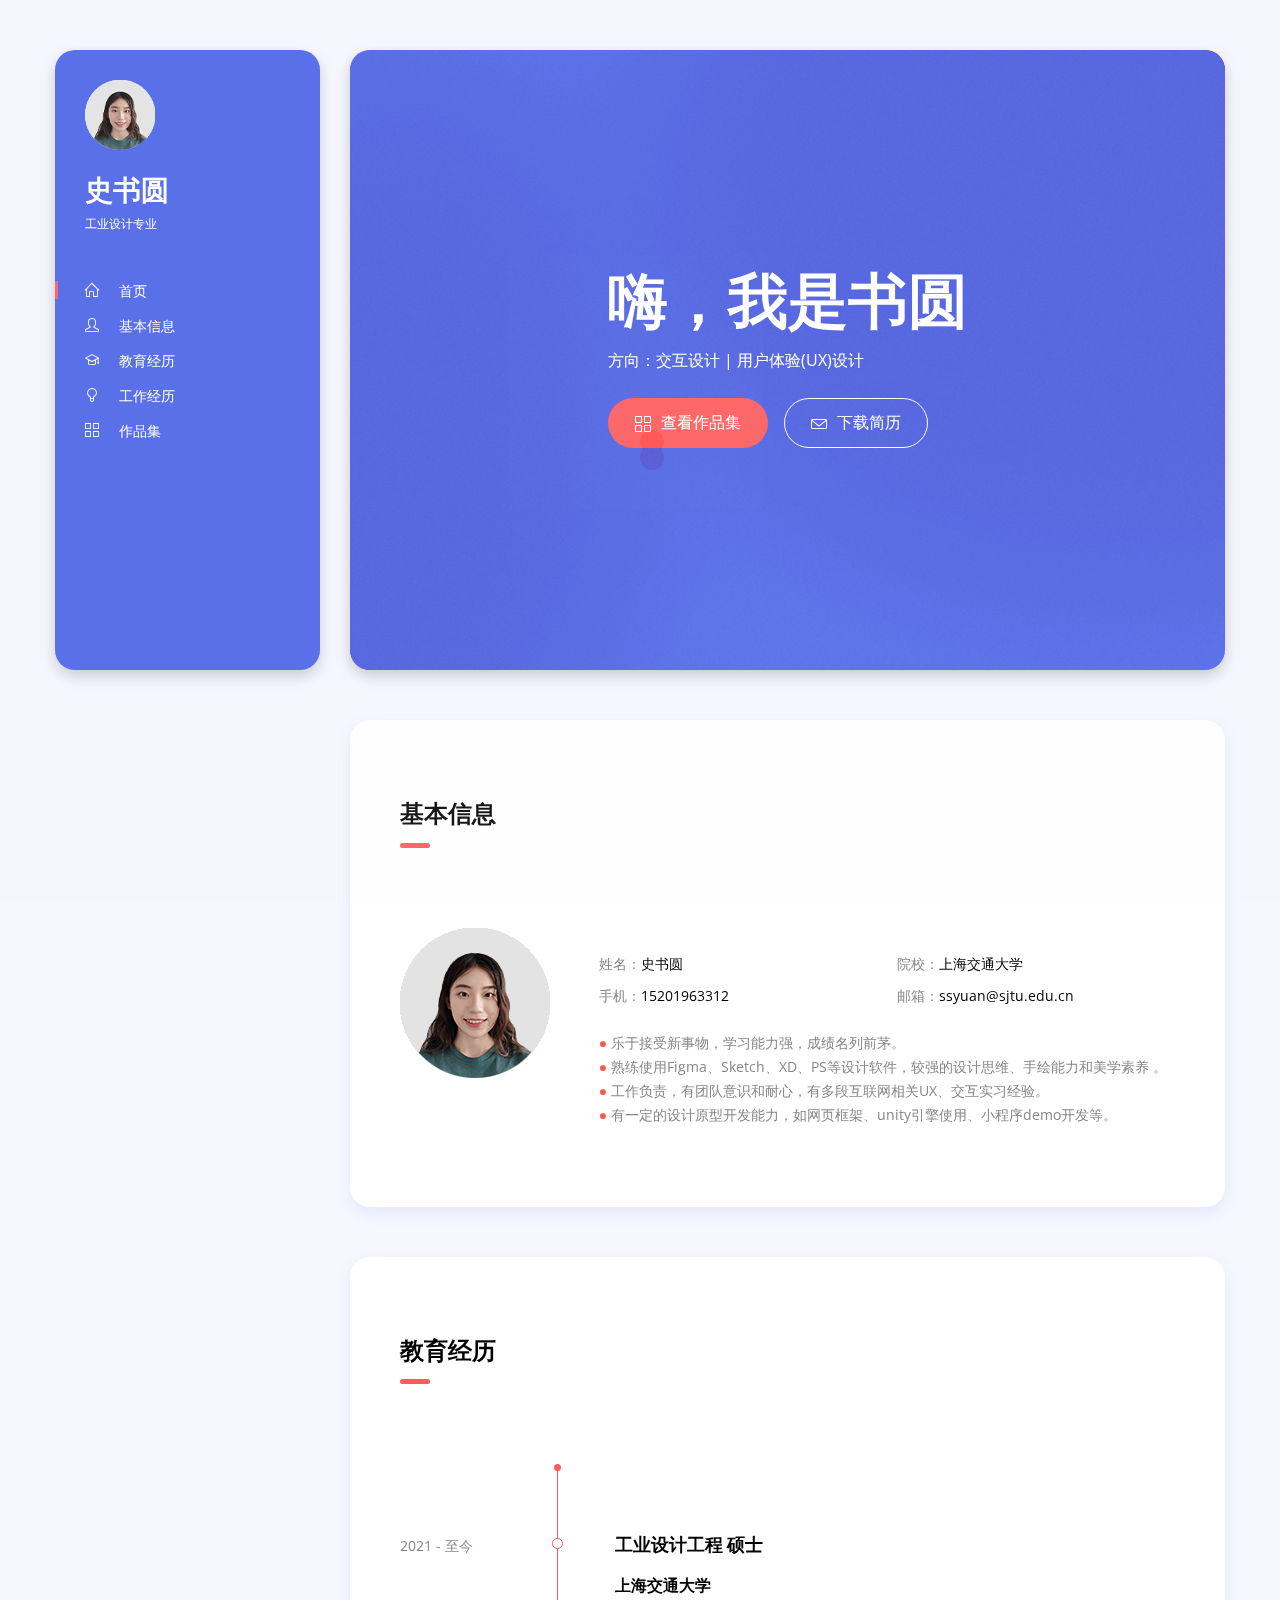
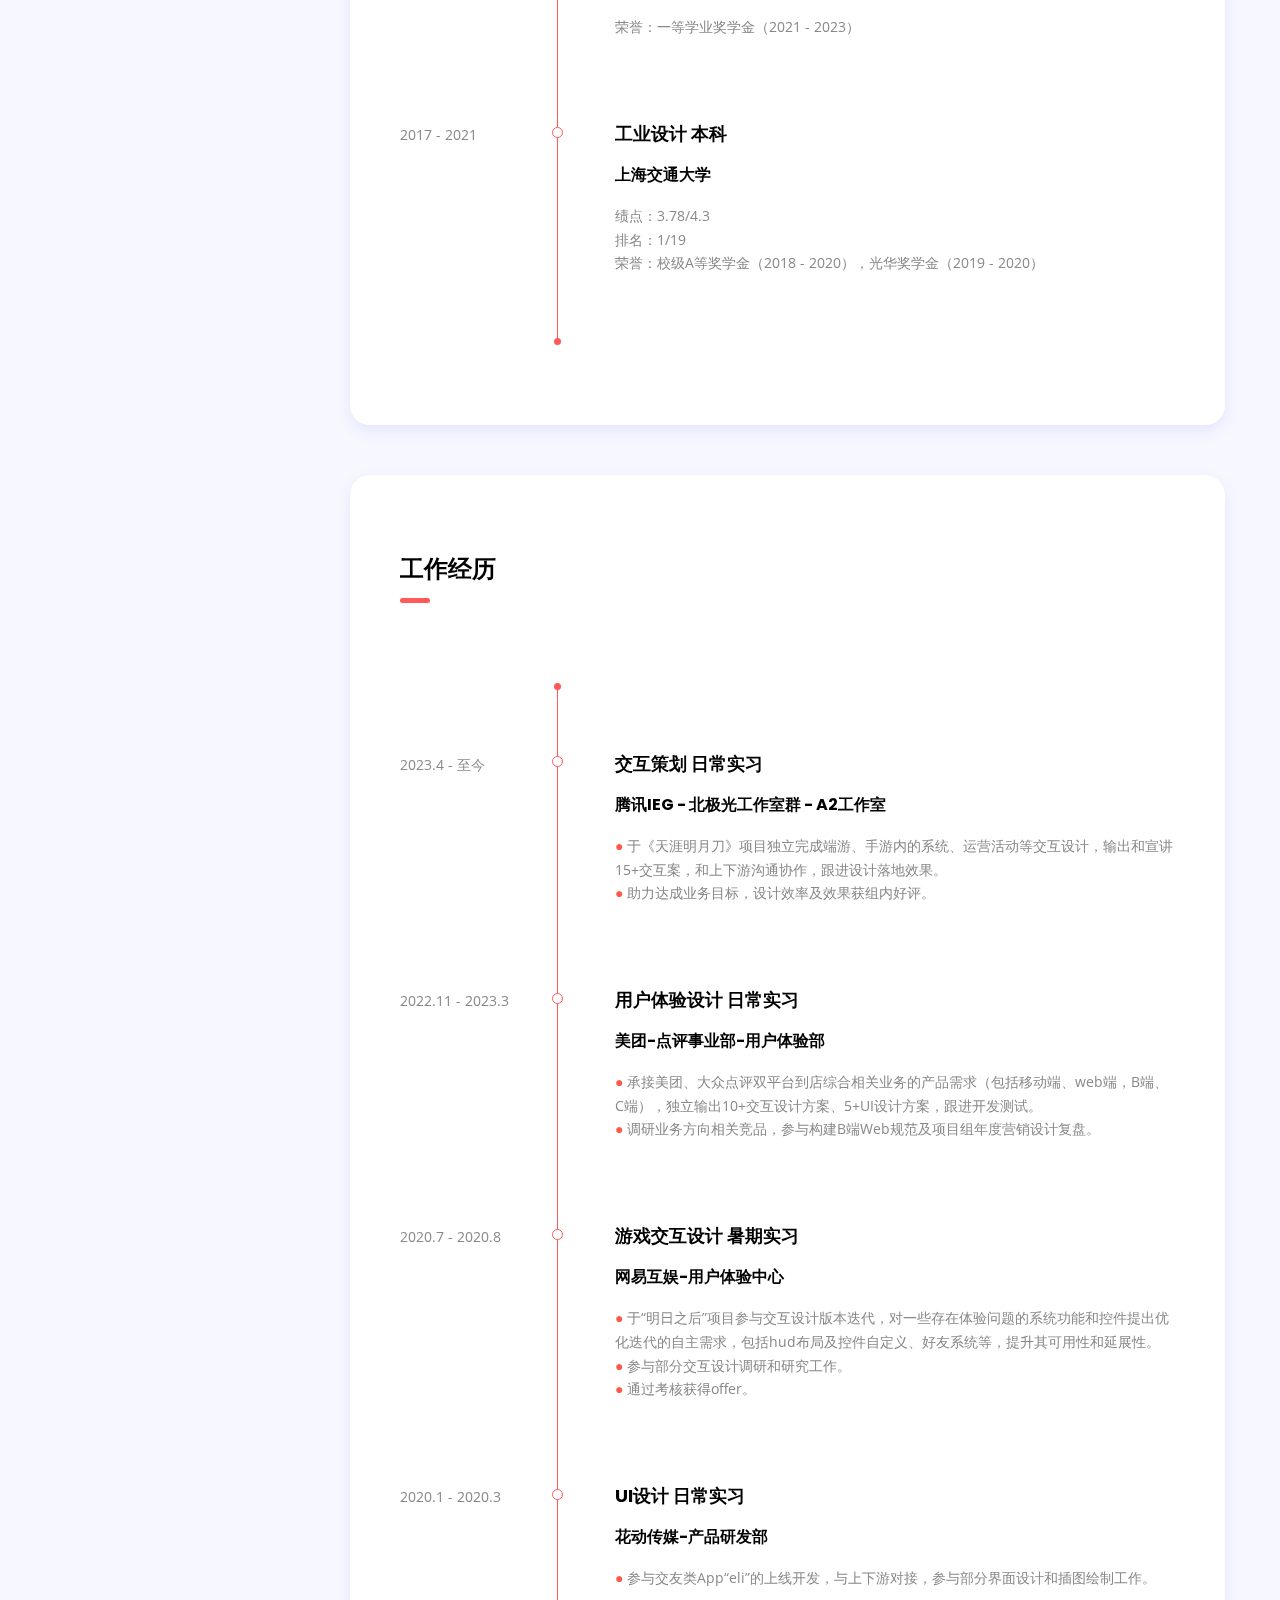
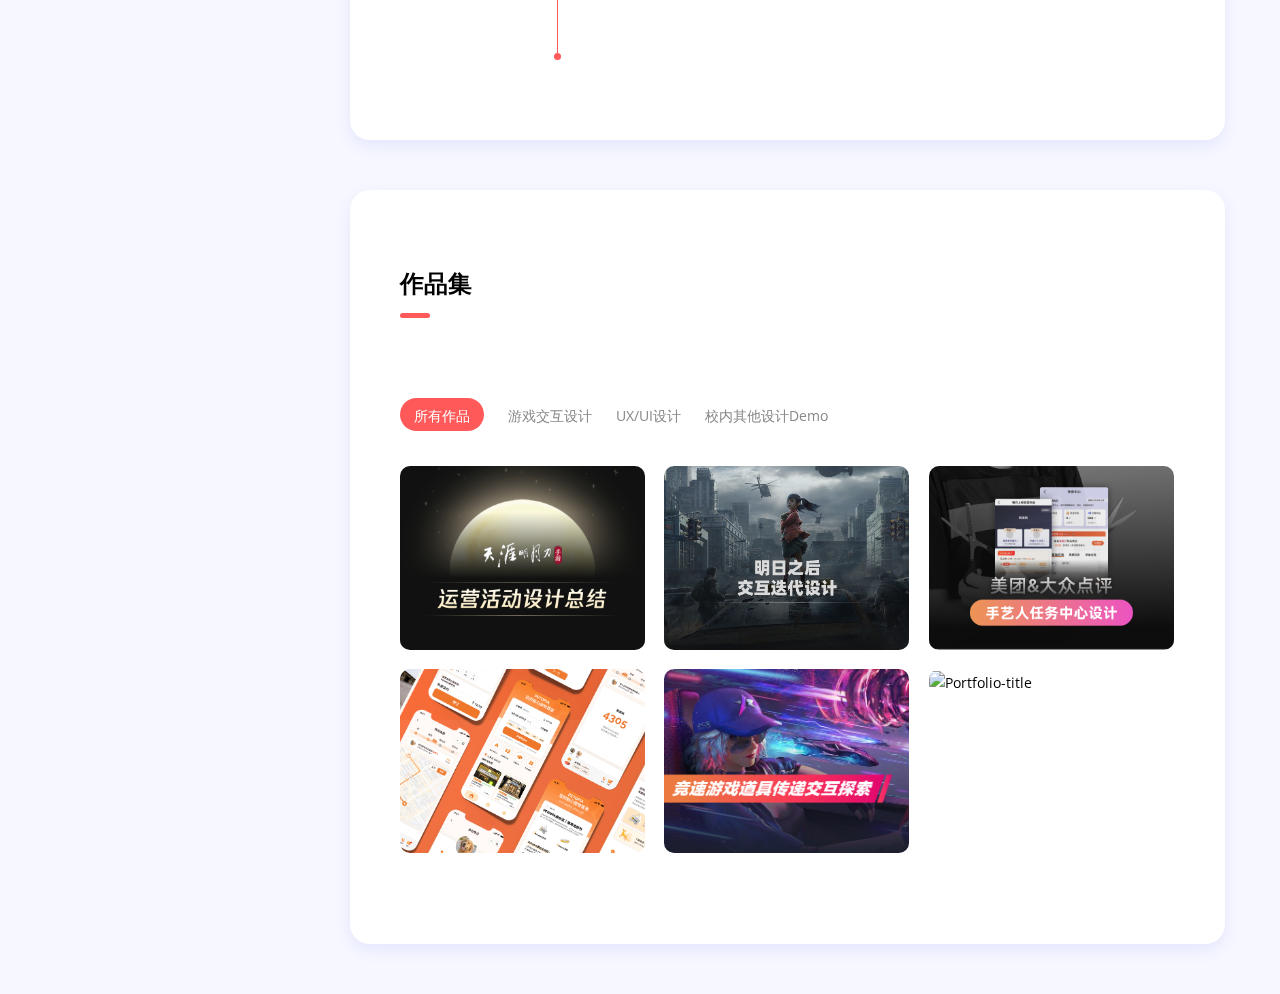
==== commit 599993cf: "Update and rename index1.html to index.html" ====
--- a/index.html
+++ b/index.html
@@ -1,12 +1,12 @@
-<!DOCTYPE html><html lang="en-US"><head><meta http-equiv="Content-Type" content="text/html; charset=UTF-8"><title>Shi Shuyuan - Personal Portfolio</title><meta name="description" content="Shi Shuyuan - Personal Portfolio"><meta name="viewport" content="width=device-width, initial-scale=1, maximum-scale=1"><link rel="shortcut icon" type="image/x-icon" ><!-- STYLESHEETS --><link rel="stylesheet" href="css/bootstrap.min.css" type="text/css" media="all"><link rel="stylesheet" href="css/all.min.css" type="text/css" media="all"><link rel="stylesheet" href="css/simple-line-icons.css" type="text/css" media="all"><link rel="stylesheet" href="css/slick.css" type="text/css" media="all"><link rel="stylesheet" href="css/jquery.mCustomScrollbar.min.css" type="text/css" media="all"><link rel="stylesheet" href="css/style.css" type="text/css" media="all"><!--[if lt IE 9]><script src="https://oss.maxcdn.com/html5shiv/3.7.2/html5shiv.min.js"></script><script src="https://oss.maxcdn.com/respond/1.4.2/respond.min.js"></script><![endif]--></head>
+<!DOCTYPE html><html lang="en-US"><head><meta http-equiv="Content-Type" content="text/html; charset=UTF-8"><title>史书圆-个人作品集</title><meta name="description" content="Shi Shuyuan - Personal Portfolio"><meta name="viewport" content="width=device-width, initial-scale=1, maximum-scale=1"><link rel="shortcut icon" type="image/x-icon" ><!-- STYLESHEETS --><link rel="stylesheet" href="css/bootstrap.min.css" type="text/css" media="all"><link rel="stylesheet" href="css/all.min.css" type="text/css" media="all"><link rel="stylesheet" href="css/simple-line-icons.css" type="text/css" media="all"><link rel="stylesheet" href="css/slick.css" type="text/css" media="all"><link rel="stylesheet" href="css/jquery.mCustomScrollbar.min.css" type="text/css" media="all"><link rel="stylesheet" href="css/style.css" type="text/css" media="all"><!--[if lt IE 9]><script src="https://oss.maxcdn.com/html5shiv/3.7.2/html5shiv.min.js"></script><script src="https://oss.maxcdn.com/respond/1.4.2/respond.min.js"></script><![endif]--></head>
     <body><!-- preloader --><div id="preloader"><div class="outer"><div class="spinner"><div class="dot1"></div><div class="dot2"></div></div></div></div>
         
         <!-- site wrapper --><div class="site-wrapper"><!-- mobile header --><div class="mobile-header py-2 px-3 mt-4"><button class="menu-icon mr-2"><span></span><span></span><span></span></button><a href="index.html" class="site-title ml-2 dot">Shi Shuyuan</a></div><!-- header --><header class="left float-left shadow-dark" id="header"><button type="button" class="close" aria-label="Close"><span aria-hidden="true">&times;</span></button><div class="header-inner d-flex align-items-start flex-column"><a href="index.html"><img src="images/logo.png" alt="Bako Doe" /></a><a href="index.html" class="site-title mt-3">史书圆</a><span class="site-slogan">工业设计专业</span><!-- navigation menu --><nav><ul class="vertical-menu scrollspy"><li><a href="#home" class="active"><i class="icon-home"></i>首页</a></li><li><a href="#about"><i class="icon-user"></i>基本信息</a></li><li><a href="#education"><i class="icon-graduation"></i>教育经历</a></li><li><a href="#work"><i class="icon-bulb"></i>工作经历</a></li><li><a href="#works"><i class="icon-grid"></i>作品集</a></li></ul></nav><!-- footer --><div class="footer mt-auto"><span class="copyright"></span></div></div></header><!-- main content area --><main class="content float-right"><!-- section hero --><section class="hero background parallax shadow-dark d-flex align-items-center" id="home" data-image-src="images/hero.png"><div class="cta mx-auto mt-2"><h1 class="mt-0 mb-4">嗨，我是书圆</h1><p class="mb-4">方向：交互设计 | 用户体验(UX)设计 </p><a href="#works" class="btn btn-default btn-lg mr-3"><i class="icon-grid"></i>查看作品集</a><div class="spacer d-md-none d-lg-none d-sm-none" data-height="10"></div><a href="images/resume2.pdf" download="史书圆-简历.pdf" class="btn btn-border-light btn-lg"><i class="icon-envelope"></i>下载简历</a></div><div class="overlay"></div></section><!-- section about --><section id="about" class="shadow-blue white-bg padding"><h3 class="section-title">基本信息</h3><div class="spacer" data-height="80"></div><div class="row"><div class="col-md-3"><img src="images/about.png" alt="about" /></div><div class="col-md-9"><div class="row my-4"><div class="col-md-6"><p class="mb-2">姓名：<span class="text-dark">史书圆</span></p><p class="mb-0">手机：<span class="text-dark">15201963312</span></p></div><div class="col-md-6 mt-2 mt-md-0 mt-sm-2"><p class="mb-2">院校：<span class="text-dark">上海交通大学</span></p><p class="mb-0">邮箱：<span class="text-dark">ssyuan@sjtu.edu.cn</span></p></div></div><div class="mt-4"><p class="mb-0"><span style="color:#FF5949">● </span>乐于接受新事物，学习能力强，成绩名列前茅。</p><p class="mb-0"><span style="color:#FF5949">● </span>熟练使用Figma、Sketch、XD、PS等设计软件，较强的设计思维、手绘能力和美学素养
-。</p><p class="mb-0"><span style="color:#FF5949">● </span>工作负责，有团队意识和耐心，有多段互联网相关UX、交互实习经验。</p><p class="mb-0"><span style="color:#FF5949">● </span>有设计原型开发能力，如网页框架、unity引擎使用、小程序demo开发等。</p></div></div></div></section>
+。</p><p class="mb-0"><span style="color:#FF5949">● </span>工作负责，有团队意识和耐心，有多段互联网相关UX、交互实习经验。</p><p class="mb-0"><span style="color:#FF5949">● </span>有一定的设计原型开发能力，如网页框架、unity引擎使用、小程序demo开发等。</p></div></div></div></section>
         
     <!-- section education --><section id="education" class="shadow-blue white-bg padding"><h3 class="section-title">教育经历</h3><div class="spacer" data-height="80"></div><!-- timeline --><div class="timeline"><div class="entry"><div class="title"><span>2021 - 至今</span></div><div class="body"><h4 class="mt-0">工业设计工程 硕士</h4><h6 class="mt-0">上海交通大学</h6><p>荣誉：一等学业奖学金（2021 - 2023）</p></div></div><div class="entry"><div class="title"><span>2017 - 2021</span></div><div class="body"><h4 class="mt-0">工业设计 本科</h4><h6 class="mt-0">上海交通大学</h6><p>绩点：3.78/4.3</p><p>排名：1/19</p><p>荣誉：校级A等奖学金（2018 - 2020），光华奖学金（2019 - 2020）</p></div></div><span class="timeline-line"></span></div></section>
         
-    <!-- section work --><section id="work" class="shadow-blue white-bg padding"><h3 class="section-title">工作经历</h3><div class="spacer" data-height="80"></div><!-- timeline --><div class="timeline"><div class="entry"><div class="title"><span>2023.4 - 至今</span></div><div class="body"><h4 class="mt-0">交互策划 日常实习 </h4><h6 class="mt-0">腾讯IEG - 北极光工作室群 - A2工作室</h6><p><span style="color:#FF5949">● </span>于《天涯明月刀》项目独立完成端游、手游内的系统、运营活动等交互设计，输出和宣讲15+交互案，和上下游沟通协作，跟进设计落地效果。</p><p><span style="color:#FF5949">● </span>助力达成业务目标，设计效率及效果获组内好评。</p></div></div><div class="entry"><div class="title"><span>2022.11 - 2023.3</span></div><div class="body"><h4 class="mt-0">用户体验设计 日常实习 </h4><h6 class="mt-0">美团-点评事业部-用户体验部</h6><p><span style="color:#FF5949">● </span>承接美团、大众点评双平台到店综合相关业务的产品需求（包括移动端、web端，B端、C端），独立输出10+交互设计方案、5+UI设计方案，跟进开发测试。</p><p><span style="color:#FF5949">● </span>调研业务方向相关竞品，参与构建B端Web规范及项目组年度工作回顾复盘。</p></div></div><div class="entry"><div class="title"><span>2020.7 - 2020.8</span></div><div class="body"><h4 class="mt-0">游戏交互设计 暑期实习 </h4><h6 class="mt-0">网易互娱-用户体验中心</h6><p><span style="color:#FF5949">● </span>于“明日之后”项目参与交互设计版本迭代，对一些存在体验问题的系统功能和控件提出优化迭代的自主需求，包括hud布局及控件自定义、好友系统等，提升其可用性和延展性。</p><p><span style="color:#FF5949">● </span>参与部分交互设计调研和研究工作。</p><p><span style="color:#FF5949">● </span>通过考核获得offer。</p></div></div><div class="entry"><div class="title"><span>2020.1 - 2020.3</span></div><div class="body"><h4 class="mt-0">UI设计 日常实习</h4><h6 class="mt-0">花动传媒-产品研发部</h6><p><span style="color:#FF5949">● </span>参与交友类App“eli”的上线开发，与上下游对接，参与部分界面设计和插图绘制工作。</p></div></div><span class="timeline-line"></span></div></section>
+    <!-- section work --><section id="work" class="shadow-blue white-bg padding"><h3 class="section-title">工作经历</h3><div class="spacer" data-height="80"></div><!-- timeline --><div class="timeline"><div class="entry"><div class="title"><span>2023.4 - 至今</span></div><div class="body"><h4 class="mt-0">交互策划 日常实习 </h4><h6 class="mt-0">腾讯IEG - 北极光工作室群 - A2工作室</h6><p><span style="color:#FF5949">● </span>于《天涯明月刀》项目独立完成端游、手游内的系统、运营活动等交互设计，输出和宣讲15+交互案，和上下游沟通协作，跟进设计落地效果。</p><p><span style="color:#FF5949">● </span>助力达成业务目标，设计效率及效果获组内好评。</p></div></div><div class="entry"><div class="title"><span>2022.11 - 2023.3</span></div><div class="body"><h4 class="mt-0">用户体验设计 日常实习 </h4><h6 class="mt-0">美团-点评事业部-用户体验部</h6><p><span style="color:#FF5949">● </span>承接美团、大众点评双平台到店综合相关业务的产品需求（包括移动端、web端，B端、C端），独立输出10+交互设计方案、5+UI设计方案，跟进开发测试。</p><p><span style="color:#FF5949">● </span>调研业务方向相关竞品，参与构建B端Web规范及项目组年度营销设计复盘。</p></div></div><div class="entry"><div class="title"><span>2020.7 - 2020.8</span></div><div class="body"><h4 class="mt-0">游戏交互设计 暑期实习 </h4><h6 class="mt-0">网易互娱-用户体验中心</h6><p><span style="color:#FF5949">● </span>于“明日之后”项目参与交互设计版本迭代，对一些存在体验问题的系统功能和控件提出优化迭代的自主需求，包括hud布局及控件自定义、好友系统等，提升其可用性和延展性。</p><p><span style="color:#FF5949">● </span>参与部分交互设计调研和研究工作。</p><p><span style="color:#FF5949">● </span>通过考核获得offer。</p></div></div><div class="entry"><div class="title"><span>2020.1 - 2020.3</span></div><div class="body"><h4 class="mt-0">UI设计 日常实习</h4><h6 class="mt-0">花动传媒-产品研发部</h6><p><span style="color:#FF5949">● </span>参与交友类App“eli”的上线开发，与上下游对接，参与部分界面设计和插图绘制工作。</p></div></div><span class="timeline-line"></span></div></section>
         
     <!-- section works --><section id="works" class="shadow-blue white-bg padding"><h3 class="section-title">作品集</h3><div class="spacer" data-height="80"></div>
         <!-- portfolio filter (desktop) --><ul class="portfolio-filter list-inline"><li class="current list-inline-item" data-filter="*">所有作品</li><li class="list-inline-item" data-filter=".game">游戏交互设计</li><li class="list-inline-item" data-filter=".design">UX/UI设计</li><li class="list-inline-item" data-filter=".creative">校内其他设计Demo</li></ul>
@@ -30,4 +30,4 @@
         <!-- 隐藏加载更多按钮
         more button <div class="load-more text-center mt-4"><a href="javascript:" class="btn btn-default"><i class="fas fa-circle-notch"></i>加载更多</a><ul class="portfolio-pagination list-inline d-none"><li class="list-inline-item">1</li><li class="list-inline-item"><a href="works-2.html">2</a></li></ul></div></section></main></div>  -->
     
-    <!-- Go to top button --><a href="javascript:" id="return-to-top"><i class="fa fa-chevron-up"></i></a><!-- SCRIPTS --><script src="js/jquery-1.12.3.min.js"></script><script src="js/jquery.easing.min.js"></script><script src="js/popper.min.js"></script><script src="js/bootstrap.min.js"></script><script src="js/jquery.waypoints.min.js"></script><script src="js/jquery.counterup.min.js"></script><script src="js/jquery.mCustomScrollbar.concat.min.js"></script><script src="js/isotope.pkgd.min.js"></script><script src="js/infinite-scroll.min.js"></script><script src="js/imagesloaded.pkgd.min.js"></script><script src="js/slick.min.js"></script><script src="js/contact.js"></script><script src="js/validator.js"></script><script src="js/custom.js"></script></body></html>+    <!-- Go to top button --><a href="javascript:" id="return-to-top"><i class="fa fa-chevron-up"></i></a><!-- SCRIPTS --><script src="js/jquery-1.12.3.min.js"></script><script src="js/jquery.easing.min.js"></script><script src="js/popper.min.js"></script><script src="js/bootstrap.min.js"></script><script src="js/jquery.waypoints.min.js"></script><script src="js/jquery.counterup.min.js"></script><script src="js/jquery.mCustomScrollbar.concat.min.js"></script><script src="js/isotope.pkgd.min.js"></script><script src="js/infinite-scroll.min.js"></script><script src="js/imagesloaded.pkgd.min.js"></script><script src="js/slick.min.js"></script><script src="js/contact.js"></script><script src="js/validator.js"></script><script src="js/custom.js"></script></body></html>
